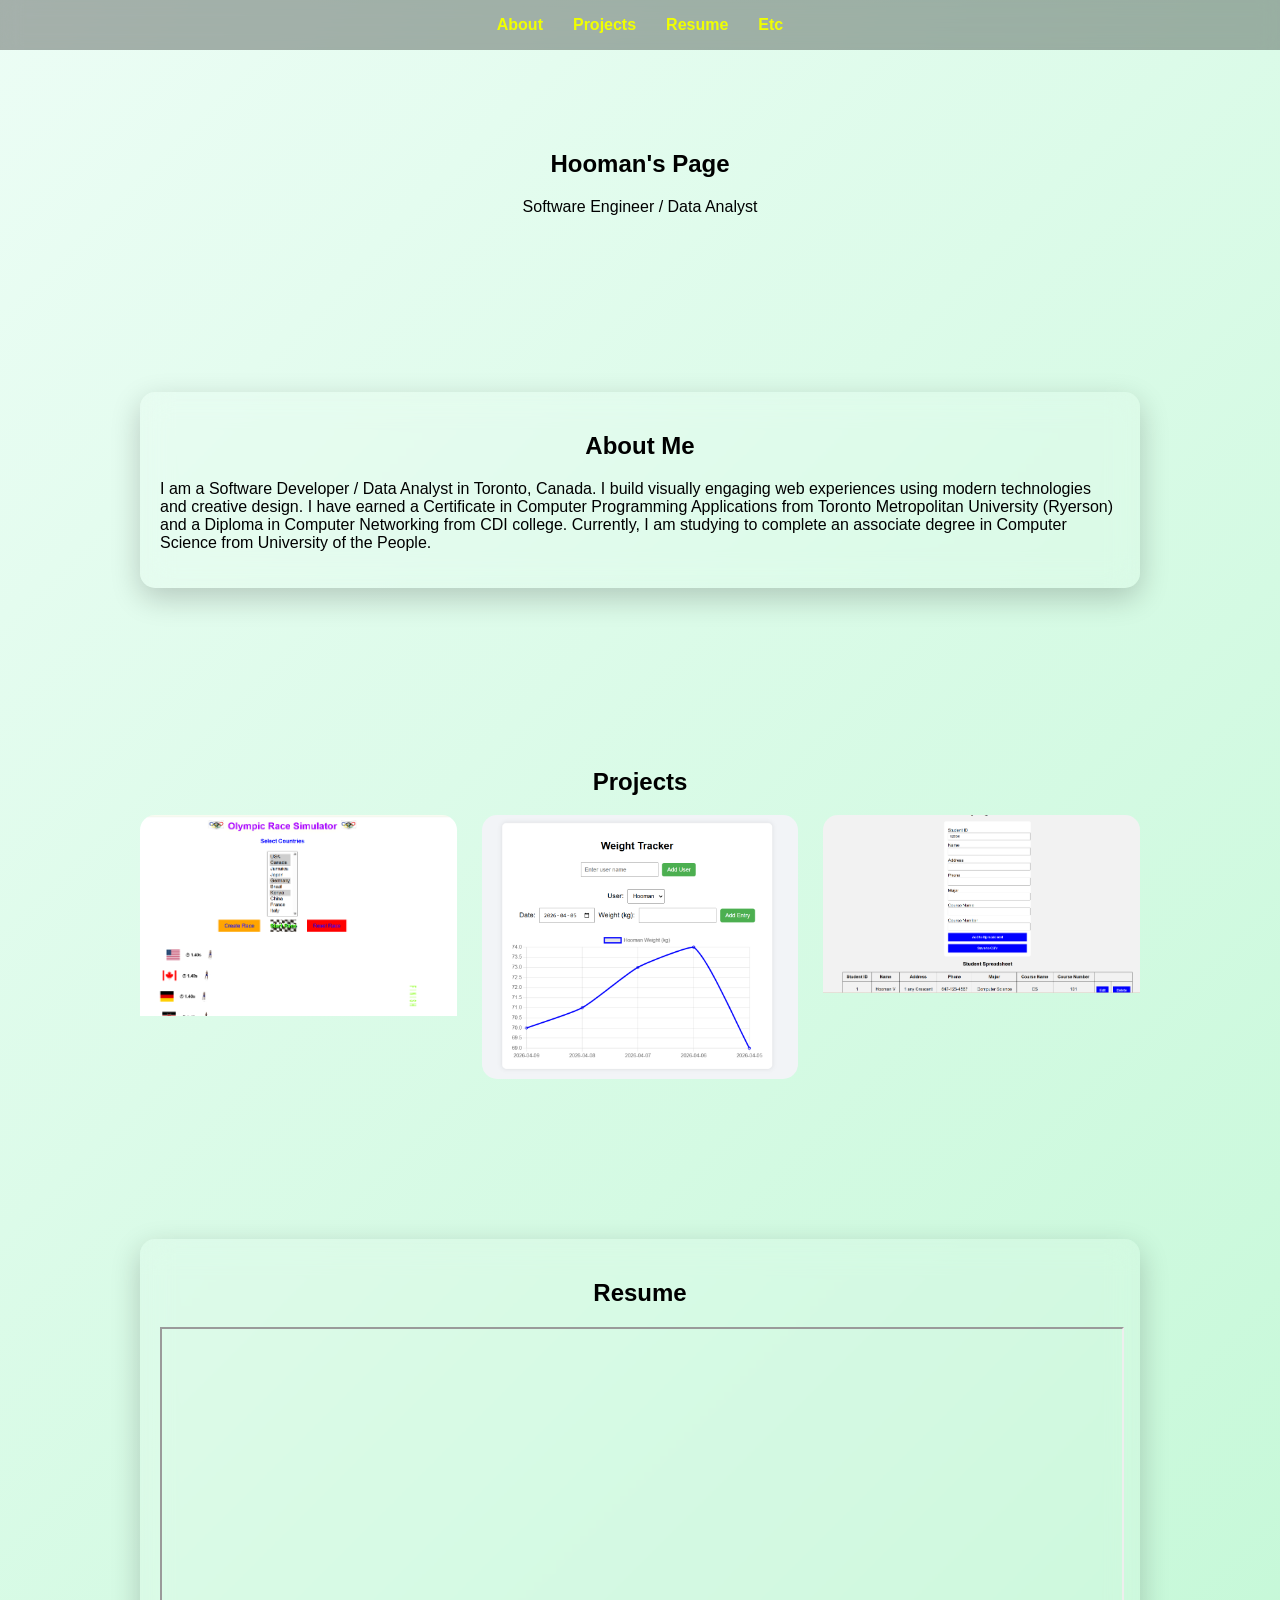
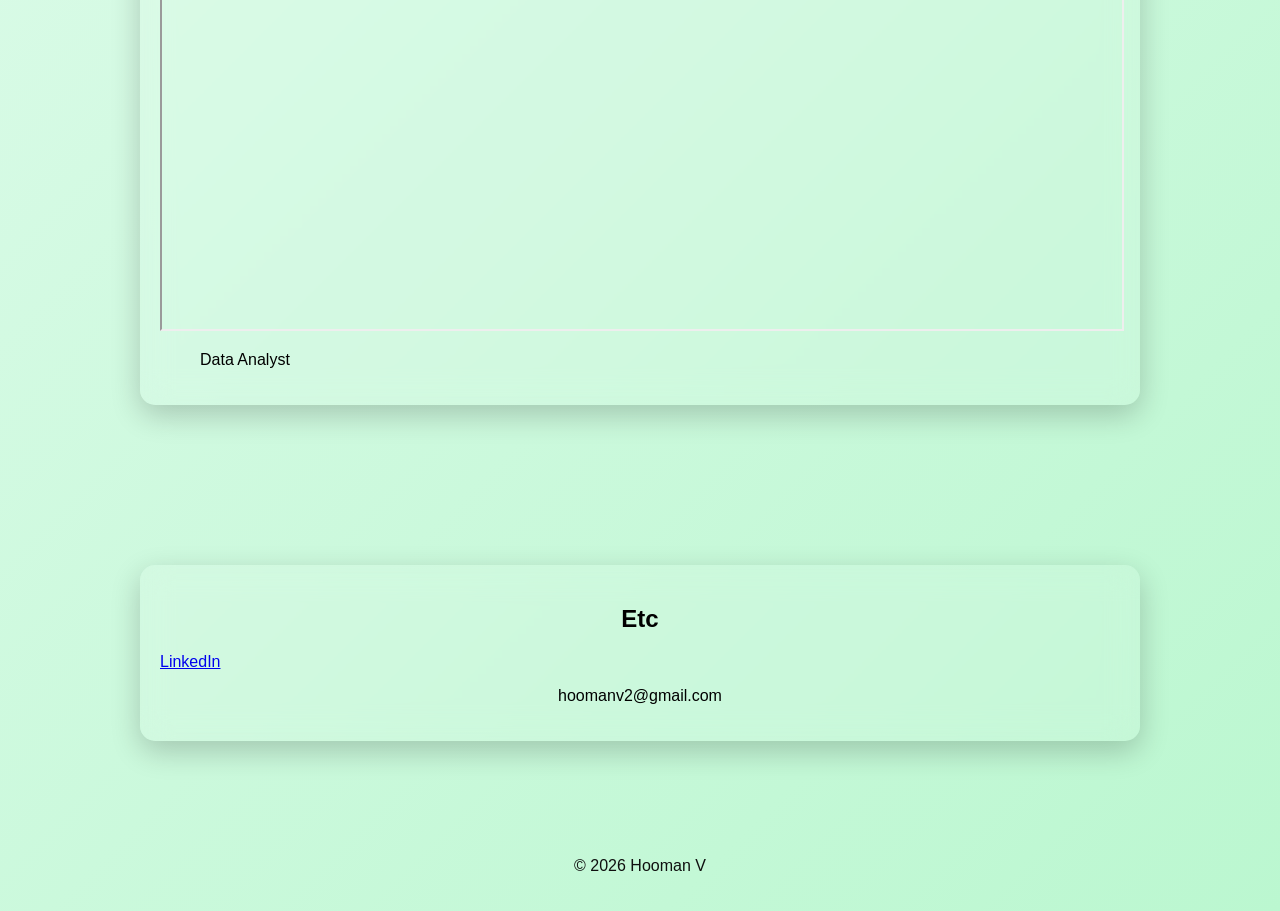
==== index.html @ 0d4d50cc "Remove download button for Data Analyst PDF Removed download button for Data Analyst PDF." ====
<!DOCTYPE html>
<html lang="en">
<head>
  <meta charset="UTF-8">
  <title>Hooman's | Portfolio</title>
  <meta name="viewport" content="width=device-width, initial-scale=1.0">

  <style>
    :root {
      --primary: #22C55E;      /* modern green */
      --secondary: #A3E635;    /* lime accent */
      --accent: #06B6D4;       /* cyan pop */
      --bg: linear-gradient(135deg, #ECFDF5, #BBF7D0);
    }
    body {
      margin: 0;
      font-family: 'Segoe UI', sans-serif;
      background: var(--bg);
      color: #FFFFF;
      scroll-behavior: smooth;
    }

    header {
      backdrop-filter: blur(10px);
      background: rgba(0,0,0,0.3);
      padding: 1rem;
      position: sticky;
      top: 0;
    }

    nav {
      display: flex;
      justify-content: center;
      gap: 30px;
    }

    nav a {
      color: #F0FF00;
      text-decoration: none;
      font-weight: bold;
      transition: 0.3s;
    }

    nav a:hover {
      color: var(--secondary);
    }

    section {
      padding: 80px 20px;
      max-width: 1000px;
      margin: auto;
      opacity: 0;
      transform: translateY(40px);
      transition: 0.8s ease;
    }

    section.show {
      opacity: 1;
      transform: translateY(0);
    }

    h1, h2 {
      text-align: center;
    }

    /* GLASS CARD */
    .glass {
      background: rgba(255,255,255,0.1);
      backdrop-filter: blur(15px);
      border-radius: 15px;
      padding: 20px;
      box-shadow: 0 10px 30px rgba(0,0,0,0.2);
    }

    /* PROJECT GRID */
    .projects {
      display: grid;
      grid-template-columns: repeat(auto-fit, minmax(280px, 1fr));
      gap: 25px;
    }

    .project-card {
      position: relative;
      border-radius: 15px;
      overflow: hidden;
      transition: 0.4s;
    }

    .project-card img {
      width: 100%;
      display: block;
    }

    .project-card:hover {
      transform: translateY(-10px) scale(1.03);
      box-shadow: 0 20px 40px rgba(0,0,0,0.4);
    }

    .project-overlay {
      position: absolute;
      inset: 0;
      background: linear-gradient(
        135deg,
        rgba(108,99,255,0.8),
        rgba(255,101,132,0.8)
      );
      display: flex;
      flex-direction: column;
      justify-content: center;
      align-items: center;
      opacity: 0;
      transition: 0.4s;
      text-align: center;
      padding: 20px;
    }

    .project-card:hover .project-overlay {
      opacity: 1;
    }

    .btn {
      margin-top: 10px;
      padding: 10px 20px;
      border: none;
      background: var(--accent);
      color: #000;
      border-radius: 25px;
      cursor: pointer;
      font-weight: bold;
      transition: 0.3s;
    }

    .btn:hover {
      background: #00f5d4;
      transform: scale(1.1);
    }

    footer {
      text-align: center;
      padding: 20px;
      color: #0F0F0F;
    }
  </style>
</head>
<body>

<header>
  <nav>
    <a href="#about">About</a>
    <a href="#projects">Projects</a>
    <a href="#resume">Resume</a>
    <a href="#etc">Etc</a>
  </nav>
</header>

<section id="home" class="reveal">
  <h1>Hooman's Page</h1>
  <p style="text-align:center;">Software Engineer / Data Analyst</p>
</section>

<section id="about" class="reveal">
  <div class="glass">
    <h2>About Me</h2>
    <p>
      I am a Software Developer / Data Analyst in Toronto, Canada.
      I build visually engaging web experiences using modern technologies and creative design.
      I have earned a Certificate in Computer Programming Applications from Toronto Metropolitan University (Ryerson) and a Diploma in Computer 
      Networking from CDI college. Currently, I am studying to complete an associate degree in Computer Science from University of the People.
    </p>
  </div>
</section>

<section id="projects" class="reveal">
  <h2>Projects</h2>

  <div class="projects">

    <div class="project-card">
      <img src="project1.png">
      <div class="project-overlay">
        <h3>Olympic Race Simulator</h3>
        <p>A stopwatch used to time an Olympic-style simulation, ranking participants based on their recorded time, using HTML/CSS and JavaScript.</p>
        <button class="btn"><a href="https://github.com/hoomanxo/Olympic-Race-Simulator">Code</a></button>
      </div>
    </div>
    

    <div class="project-card">
      <img src="project2.png">
      <div class="project-overlay">
        <h3>Weight Tracker</h3>
        <p>An app that records user's weight and graphs the progress.</p>
        <button class="btn"><a href="https://github.com/hoomanxo/Weight-Tracker">Code</a></button>
      </div>
    </div>

    <div class="project-card">
      <img src="project3.png">
      <div class="project-overlay">
        <h3>Registration System</h3>
        <p>An app for Student Registration</p>
        <button class="btn"><a href="https://github.com/hoomanxo/Registration-System">Code</a></button>
      </div>
    </div>

  </div>
</section>

<section id="resume" class="reveal">
  <div class="glass">
    <h2>Resume</h2>
    <iframe src="HoomanVahdat_SoftwareEngineer.pdf" width="100%" height="600px"></iframe>
     <ul>
      Data Analyst
    </ul>
  </div>
</section>

<section id="etc" class="reveal">
  <div class="glass">
    <h2>Etc</h2>
    <a href="https://ca.linkedin.com/in/hoomanvahdat">LinkedIn</a>
    <p style="text-align:center;">hoomanv2@gmail.com</p>
  </div>
</section>

<footer>
  <p>© 2026 Hooman V</p>
</footer>

<script>
  const reveals = document.querySelectorAll(".reveal");

  function revealOnScroll() {
    const windowHeight = window.innerHeight;

    reveals.forEach(section => {
      const sectionTop = section.getBoundingClientRect().top;

      if (sectionTop < windowHeight - 100) {
        section.classList.add("show");
      }
    });
  }

  window.addEventListener("scroll", revealOnScroll);
  revealOnScroll();
</script>

</body>
</html>
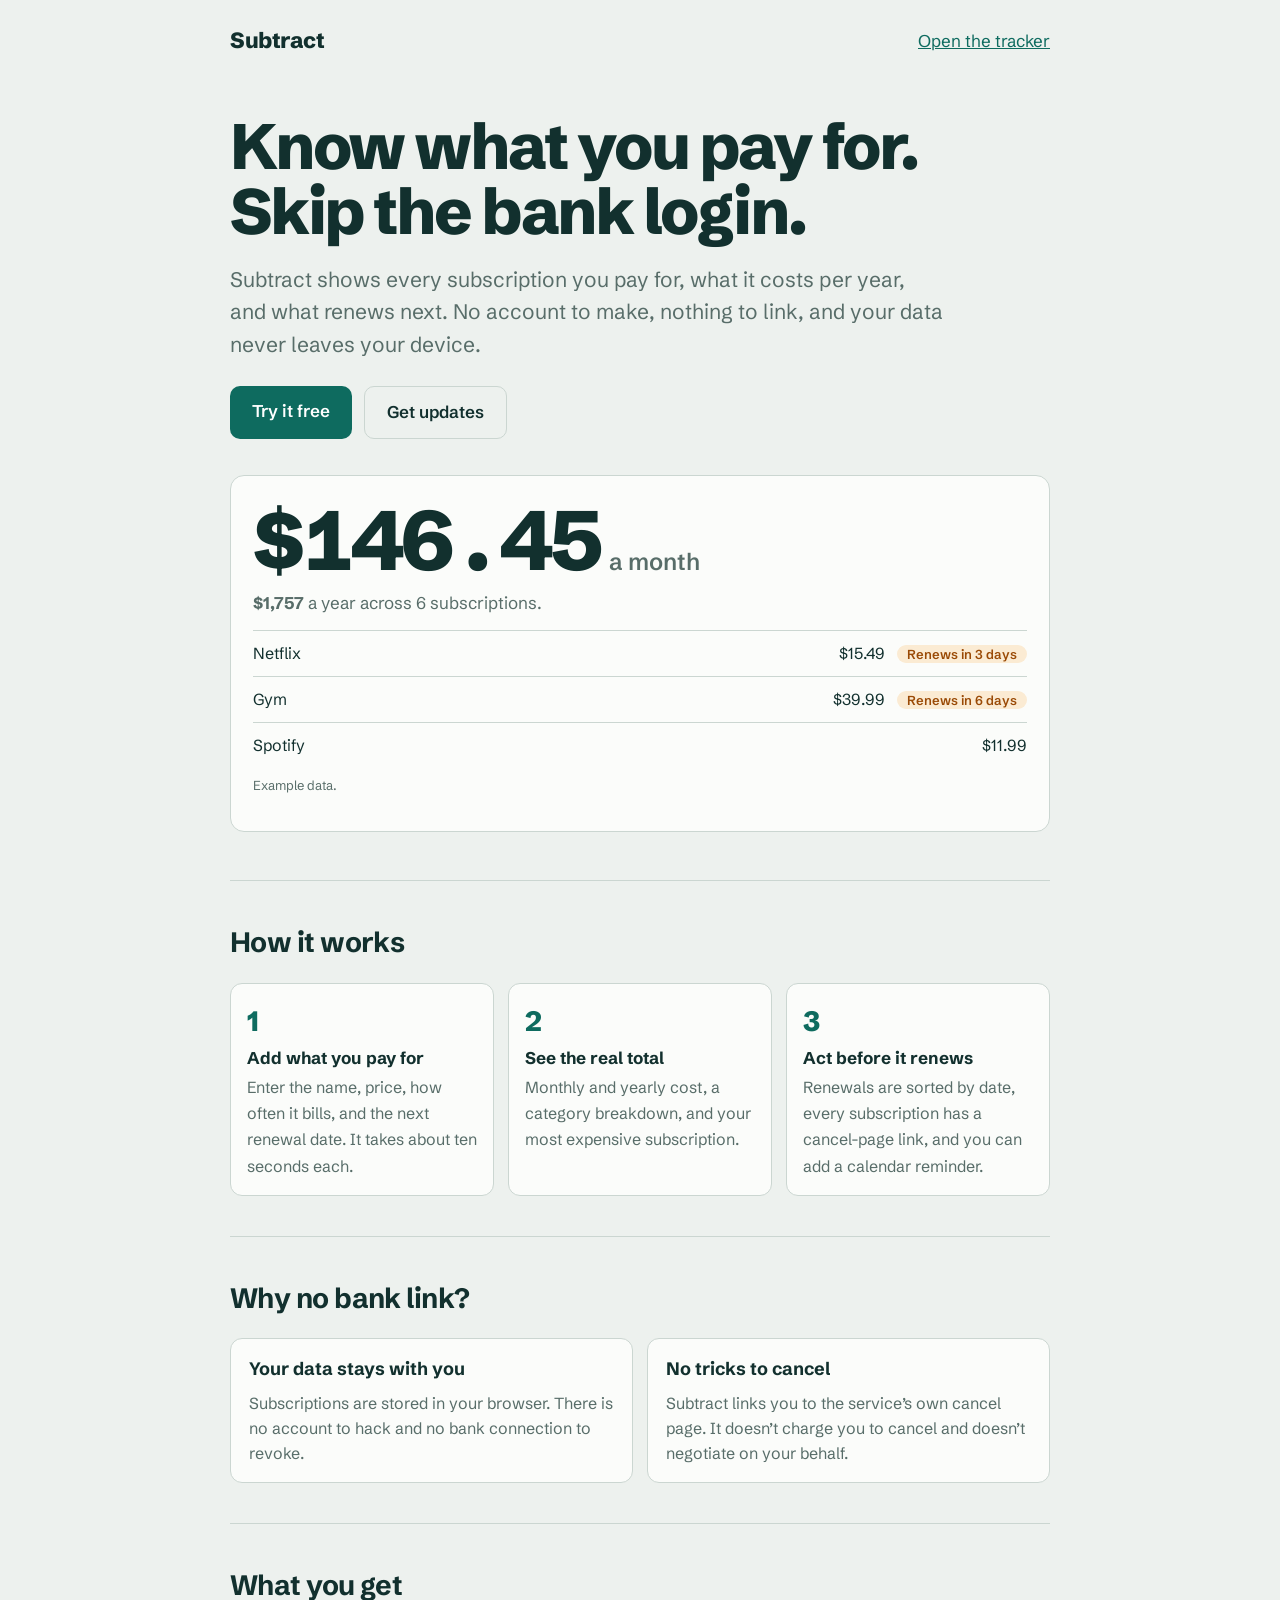
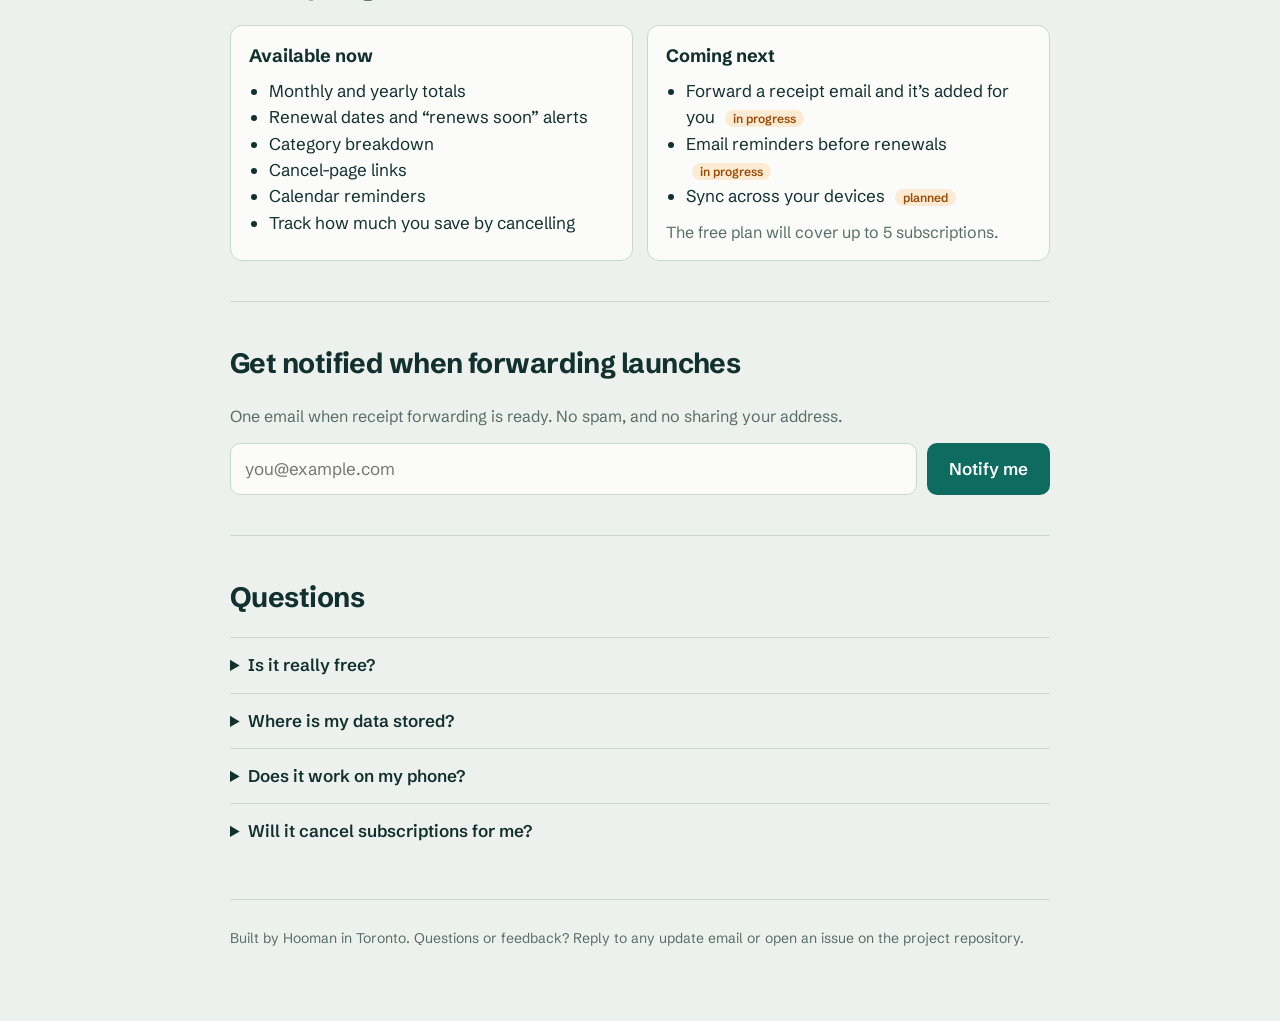
==== commit 5c1247ad: "Add files via upload" ====
--- a/index.html
+++ b/index.html
@@ -1,255 +1,129 @@
-<!DOCTYPE html>
+<!doctype html>
 <html lang="en">
 <head>
-  <meta charset="UTF-8">
-  <title>Hooman's | Portfolio</title>
-  <meta name="viewport" content="width=device-width, initial-scale=1.0">
-
-  <style>
-    :root {
-      --primary: #22C55E;      /* modern green */
-      --secondary: #A3E635;    /* lime accent */
-      --accent: #06B6D4;       /* cyan pop */
-      --bg: linear-gradient(135deg, #ECFDF5, #BBF7D0);
-    }
-    body {
-      margin: 0;
-      font-family: 'Segoe UI', sans-serif;
-      background: var(--bg);
-      color: #FFFFF;
-      scroll-behavior: smooth;
-    }
-
-    header {
-      backdrop-filter: blur(10px);
-      background: rgba(0,0,0,0.3);
-      padding: 1rem;
-      position: sticky;
-      top: 0;
-    }
-
-    nav {
-      display: flex;
-      justify-content: center;
-      gap: 30px;
-    }
-
-    nav a {
-      color: #F0FF00;
-      text-decoration: none;
-      font-weight: bold;
-      transition: 0.3s;
-    }
-
-    nav a:hover {
-      color: var(--secondary);
-    }
-
-    section {
-      padding: 80px 20px;
-      max-width: 1000px;
-      margin: auto;
-      opacity: 0;
-      transform: translateY(40px);
-      transition: 0.8s ease;
-    }
-
-    section.show {
-      opacity: 1;
-      transform: translateY(0);
-    }
-
-    h1, h2 {
-      text-align: center;
-    }
-
-    /* GLASS CARD */
-    .glass {
-      background: rgba(255,255,255,0.1);
-      backdrop-filter: blur(15px);
-      border-radius: 15px;
-      padding: 20px;
-      box-shadow: 0 10px 30px rgba(0,0,0,0.2);
-    }
-
-    /* PROJECT GRID */
-    .projects {
-      display: grid;
-      grid-template-columns: repeat(auto-fit, minmax(280px, 1fr));
-      gap: 25px;
-    }
-
-    .project-card {
-      position: relative;
-      border-radius: 15px;
-      overflow: hidden;
-      transition: 0.4s;
-    }
-
-    .project-card img {
-      width: 100%;
-      display: block;
-    }
-
-    .project-card:hover {
-      transform: translateY(-10px) scale(1.03);
-      box-shadow: 0 20px 40px rgba(0,0,0,0.4);
-    }
-
-    .project-overlay {
-      position: absolute;
-      inset: 0;
-      background: linear-gradient(
-        135deg,
-        rgba(108,99,255,0.8),
-        rgba(255,101,132,0.8)
-      );
-      display: flex;
-      flex-direction: column;
-      justify-content: center;
-      align-items: center;
-      opacity: 0;
-      transition: 0.4s;
-      text-align: center;
-      padding: 20px;
-    }
-
-    .project-card:hover .project-overlay {
-      opacity: 1;
-    }
-
-    .btn {
-      margin-top: 10px;
-      padding: 10px 20px;
-      border: none;
-      background: var(--accent);
-      color: #000;
-      border-radius: 25px;
-      cursor: pointer;
-      font-weight: bold;
-      transition: 0.3s;
-    }
-
-    .btn:hover {
-      background: #00f5d4;
-      transform: scale(1.1);
-    }
-
-    footer {
-      text-align: center;
-      padding: 20px;
-      color: #0F0F0F;
-    }
-  </style>
+<meta charset="utf-8">
+<meta name="viewport" content="width=device-width, initial-scale=1">
+<title>Subtract: track subscriptions without linking your bank</title>
+<meta name="description" content="Know what you pay for and what renews next. No bank login, no account. Your data stays on your device.">
+<meta property="og:title" content="Subtract: track subscriptions without linking your bank">
+<meta property="og:description" content="Know what you pay for and what renews next. No bank login, no account.">
+<meta property="og:type" content="website">
+<link href="https://fonts.googleapis.com/css2?family=Schibsted+Grotesk:wght@400;600;800&display=swap" rel="stylesheet">
+<style>
+:root{--bg:#EDF1EE;--surface:#FBFCFA;--ink:#12302E;--muted:#586D69;--line:#CBD6D1;--accent:#0E6B5F;--on-accent:#FFFFFF;--warn:#9A4A06;--warn-bg:#FBEBD3;color-scheme:light}
+@media (prefers-color-scheme:dark){:root{--bg:#0D1B1A;--surface:#142726;--ink:#E4EFEA;--muted:#8FA8A2;--line:#274241;--accent:#4FD1B5;--on-accent:#06201C;--warn:#F5B94A;--warn-bg:#3A2B0E;color-scheme:dark}}
+*{box-sizing:border-box}
+body{margin:0;background:var(--bg);color:var(--ink);font:400 17px/1.55 "Schibsted Grotesk",system-ui,-apple-system,"Segoe UI",sans-serif}
+.wrap{max-width:860px;margin:0 auto;padding:24px 20px}
+nav{display:flex;justify-content:space-between;align-items:center}
+.brand{font-weight:800;font-size:22px;letter-spacing:-.02em}
+a{color:var(--accent)}
+.btn{display:inline-block;background:var(--accent);color:var(--on-accent);font-weight:600;text-decoration:none;padding:12px 22px;border-radius:10px;border:0;font:inherit;font-weight:600;cursor:pointer}
+.btn.alt{background:transparent;color:var(--ink);border:1px solid var(--line)}
+:focus-visible{outline:3px solid var(--accent);outline-offset:2px}
+.hero{padding:56px 0 40px}
+h1{font-size:clamp(36px,7.5vw,64px);line-height:1.02;letter-spacing:-.035em;font-weight:800;margin:0 0 18px;max-width:14em}
+.lede{font-size:clamp(18px,2.6vw,21px);color:var(--muted);max-width:34em;margin:0 0 26px}
+.cta{display:flex;gap:12px;flex-wrap:wrap}
+.preview{margin:36px 0 8px;border:1px solid var(--line);background:var(--surface);border-radius:14px;padding:22px}
+.preview .n{font-weight:800;font-size:clamp(48px,12vw,84px);line-height:1;letter-spacing:-.04em;font-variant-numeric:tabular-nums}
+.preview .n small{font-size:.28em;font-weight:600;color:var(--muted);margin-left:.4em;letter-spacing:0}
+.preview p{color:var(--muted);margin:8px 0 14px}
+.row{display:flex;justify-content:space-between;gap:12px;border-top:1px solid var(--line);padding:10px 0;font-size:16px}
+.badge{border-radius:999px;padding:1px 10px;font-size:13px;font-weight:600;background:var(--warn-bg);color:var(--warn);margin-left:8px}
+.eg{font-size:13px;color:var(--muted);margin:10px 0 0}
+section{padding:40px 0;border-top:1px solid var(--line)}
+h2{font-size:28px;letter-spacing:-.02em;margin:0 0 18px}
+.steps{display:grid;grid-template-columns:repeat(auto-fit,minmax(230px,1fr));gap:14px;margin:0;padding:0;list-style:none;counter-reset:s}
+.steps li{background:var(--surface);border:1px solid var(--line);border-radius:12px;padding:16px;counter-increment:s}
+.steps li::before{content:counter(s);display:block;font-weight:800;font-size:28px;color:var(--accent)}
+.steps b{display:block;margin:2px 0}
+.steps span,.muted{color:var(--muted);font-size:16px}
+.two{display:grid;grid-template-columns:repeat(auto-fit,minmax(260px,1fr));gap:14px}
+.card{background:var(--surface);border:1px solid var(--line);border-radius:12px;padding:16px 18px}
+.card h3{margin:0 0 8px;font-size:18px}
+.card ul{margin:0;padding-left:20px}
+.soon{font-size:12px;font-weight:600;color:var(--warn);background:var(--warn-bg);border-radius:999px;padding:1px 8px;margin-left:6px;white-space:nowrap}
+details{border-top:1px solid var(--line);padding:14px 0}
+summary{cursor:pointer;font-weight:600}
+details p{color:var(--muted);margin:8px 0 0}
+form{display:flex;gap:10px;flex-wrap:wrap;margin-top:14px}
+input[type=email]{flex:1 1 240px;font:inherit;padding:12px 14px;border-radius:10px;border:1px solid var(--line);background:var(--surface);color:var(--ink)}
+footer{padding:28px 0 48px;color:var(--muted);font-size:14px;border-top:1px solid var(--line)}
+</style>
 </head>
 <body>
+<div class="wrap">
+  <nav><div class="brand">Subtract</div><a href="app.html">Open the tracker</a></nav>
 
-<header>
-  <nav>
-    <a href="#about">About</a>
-    <a href="#projects">Projects</a>
-    <a href="#resume">Resume</a>
-    <a href="#etc">Etc</a>
-  </nav>
-</header>
-
-<section id="home" class="reveal">
-  <h1>Hooman's Page</h1>
-  <p style="text-align:center;">Software Engineer / Data Analyst</p>
-</section>
-
-<section id="about" class="reveal">
-  <div class="glass">
-    <h2>About Me</h2>
-    <p>
-      I am a Software Developer / Data Analyst in Toronto, Canada.
-      I build visually engaging web experiences using modern technologies and creative design.
-      I have earned a Certificate in Computer Programming Applications from Toronto Metropolitan University (Ryerson) and a Diploma in Computer 
-      Networking from CDI college. Currently, I am studying to complete an associate degree in Computer Science from University of the People.
-    </p>
-  </div>
-</section>
-
-<section id="projects" class="reveal">
-  <h2>Projects</h2>
-
-  <div class="projects">
-
-    <div class="project-card">
-      <img src="project1.png">
-      <div class="project-overlay">
-        <h3>Olympic Race Simulator</h3>
-        <p>A stopwatch used to time an Olympic-style simulation, ranking participants based on their recorded time, using HTML/CSS and JavaScript.</p>
-        <button class="btn"><a href="https://github.com/hoomanxo/Olympic-Race-Simulator">Code</a></button>
-      </div>
-    </div>
-    
-
-    <div class="project-card">
-      <img src="project2.png">
-      <div class="project-overlay">
-        <h3>Weight Tracker</h3>
-        <p>An app that records user's weight and graphs the progress.</p>
-        <button class="btn"><a href="https://github.com/hoomanxo/Weight-Tracker">Code</a></button>
-      </div>
+  <header class="hero">
+    <h1>Know what you pay for. Skip the bank login.</h1>
+    <p class="lede">Subtract shows every subscription you pay for, what it costs per year, and what renews next. No account to make, nothing to link, and your data never leaves your device.</p>
+    <div class="cta">
+      <a class="btn" href="app.html">Try it free</a>
+      <a class="btn alt" href="#waitlist">Get updates</a>
     </div>
 
-    <div class="project-card">
-      <img src="project3.png">
-      <div class="project-overlay">
-        <h3>Registration System</h3>
-        <p>An app for Student Registration</p>
-        <button class="btn"><a href="https://github.com/hoomanxo/Registration-System">Code</a></button>
-      </div>
+    <div class="preview" aria-label="Example of the dashboard">
+      <div class="n">$146.45<small>a month</small></div>
+      <p><b>$1,757</b> a year across 6 subscriptions.</p>
+      <div class="row"><span>Netflix</span><span>$15.49 <span class="badge">Renews in 3 days</span></span></div>
+      <div class="row"><span>Gym</span><span>$39.99 <span class="badge">Renews in 6 days</span></span></div>
+      <div class="row"><span>Spotify</span><span>$11.99</span></div>
+      <p class="eg">Example data.</p>
     </div>
+  </header>
 
-  </div>
-</section>
+  <section>
+    <h2>How it works</h2>
+    <ol class="steps">
+      <li><b>Add what you pay for</b><span>Enter the name, price, how often it bills, and the next renewal date. It takes about ten seconds each.</span></li>
+      <li><b>See the real total</b><span>Monthly and yearly cost, a category breakdown, and your most expensive subscription.</span></li>
+      <li><b>Act before it renews</b><span>Renewals are sorted by date, every subscription has a cancel-page link, and you can add a calendar reminder.</span></li>
+    </ol>
+  </section>
 
-<section id="resume" class="reveal">
-  <div class="glass">
-    <h2>Resume</h2>
-    <iframe src="HoomanVahdat_SoftwareEngineer.pdf" width="100%" height="600px"></iframe>
-     <ul>
-      Data Analyst
-    </ul>
-  </div>
-</section>
+  <section>
+    <h2>Why no bank link?</h2>
+    <div class="two">
+      <div class="card"><h3>Your data stays with you</h3><p class="muted" style="margin:0">Subscriptions are stored in your browser. There is no account to hack and no bank connection to revoke.</p></div>
+      <div class="card"><h3>No tricks to cancel</h3><p class="muted" style="margin:0">Subtract links you to the service’s own cancel page. It doesn’t charge you to cancel and doesn’t negotiate on your behalf.</p></div>
+    </div>
+  </section>
 
-<section id="etc" class="reveal">
-  <div class="glass">
-    <h2>Etc</h2>
-    <a href="https://ca.linkedin.com/in/hoomanvahdat">LinkedIn</a>
-    <p style="text-align:center;">hoomanv2@gmail.com</p>
-  </div>
-</section>
+  <section>
+    <h2>What you get</h2>
+    <div class="two">
+      <div class="card"><h3>Available now</h3><ul>
+        <li>Monthly and yearly totals</li><li>Renewal dates and “renews soon” alerts</li><li>Category breakdown</li><li>Cancel-page links</li><li>Calendar reminders</li><li>Track how much you save by cancelling</li></ul></div>
+      <div class="card"><h3>Coming next</h3><ul>
+        <li>Forward a receipt email and it’s added for you <span class="soon">in progress</span></li>
+        <li>Email reminders before renewals <span class="soon">in progress</span></li>
+        <li>Sync across your devices <span class="soon">planned</span></li></ul>
+        <p class="muted" style="margin:10px 0 0">The free plan will cover up to 5 subscriptions.</p></div>
+    </div>
+  </section>
 
-<footer>
-  <p>© 2026 Hooman V</p>
-</footer>
+  <section id="waitlist">
+    <h2>Get notified when forwarding launches</h2>
+    <p class="muted" style="margin:0">One email when receipt forwarding is ready. No spam, and no sharing your address.</p>
+    <!-- Replace YOUR_FORM_ID with your Formspree form ID (formspree.io, free tier) -->
+    <form action="https://formspree.io/f/YOUR_FORM_ID" method="POST">
+      <label for="em" style="position:absolute;left:-9999px">Email address</label>
+      <input id="em" type="email" name="email" placeholder="you@example.com" required autocomplete="email">
+      <button class="btn" type="submit">Notify me</button>
+    </form>
+  </section>
 
-<script>
-  const reveals = document.querySelectorAll(".reveal");
+  <section>
+    <h2>Questions</h2>
+    <details><summary>Is it really free?</summary><p>Yes, the tracker is free to use. A paid plan with extras like email reminders and sync is planned, and the free plan will keep covering up to 5 subscriptions.</p></details>
+    <details><summary>Where is my data stored?</summary><p>In your own browser, on your device. Subtract doesn’t receive it. That also means clearing your browser data erases it, so use the backup option in the app.</p></details>
+    <details><summary>Does it work on my phone?</summary><p>Yes. Open the page in your phone’s browser. Add it to your home screen for quick access.</p></details>
+    <details><summary>Will it cancel subscriptions for me?</summary><p>No. It shows you what you pay, reminds you before renewals, and links to each service’s cancel page. You stay in control.</p></details>
+  </section>
 
-  function revealOnScroll() {
-    const windowHeight = window.innerHeight;
-
-    reveals.forEach(section => {
-      const sectionTop = section.getBoundingClientRect().top;
-
-      if (sectionTop < windowHeight - 100) {
-        section.classList.add("show");
-      }
-    });
-  }
-
-  window.addEventListener("scroll", revealOnScroll);
-  revealOnScroll();
-</script>
-
+  <footer>Built by Hooman in Toronto. Questions or feedback? Reply to any update email or open an issue on the project repository.</footer>
+</div>
 </body>
 </html>
-
-   
-
-    
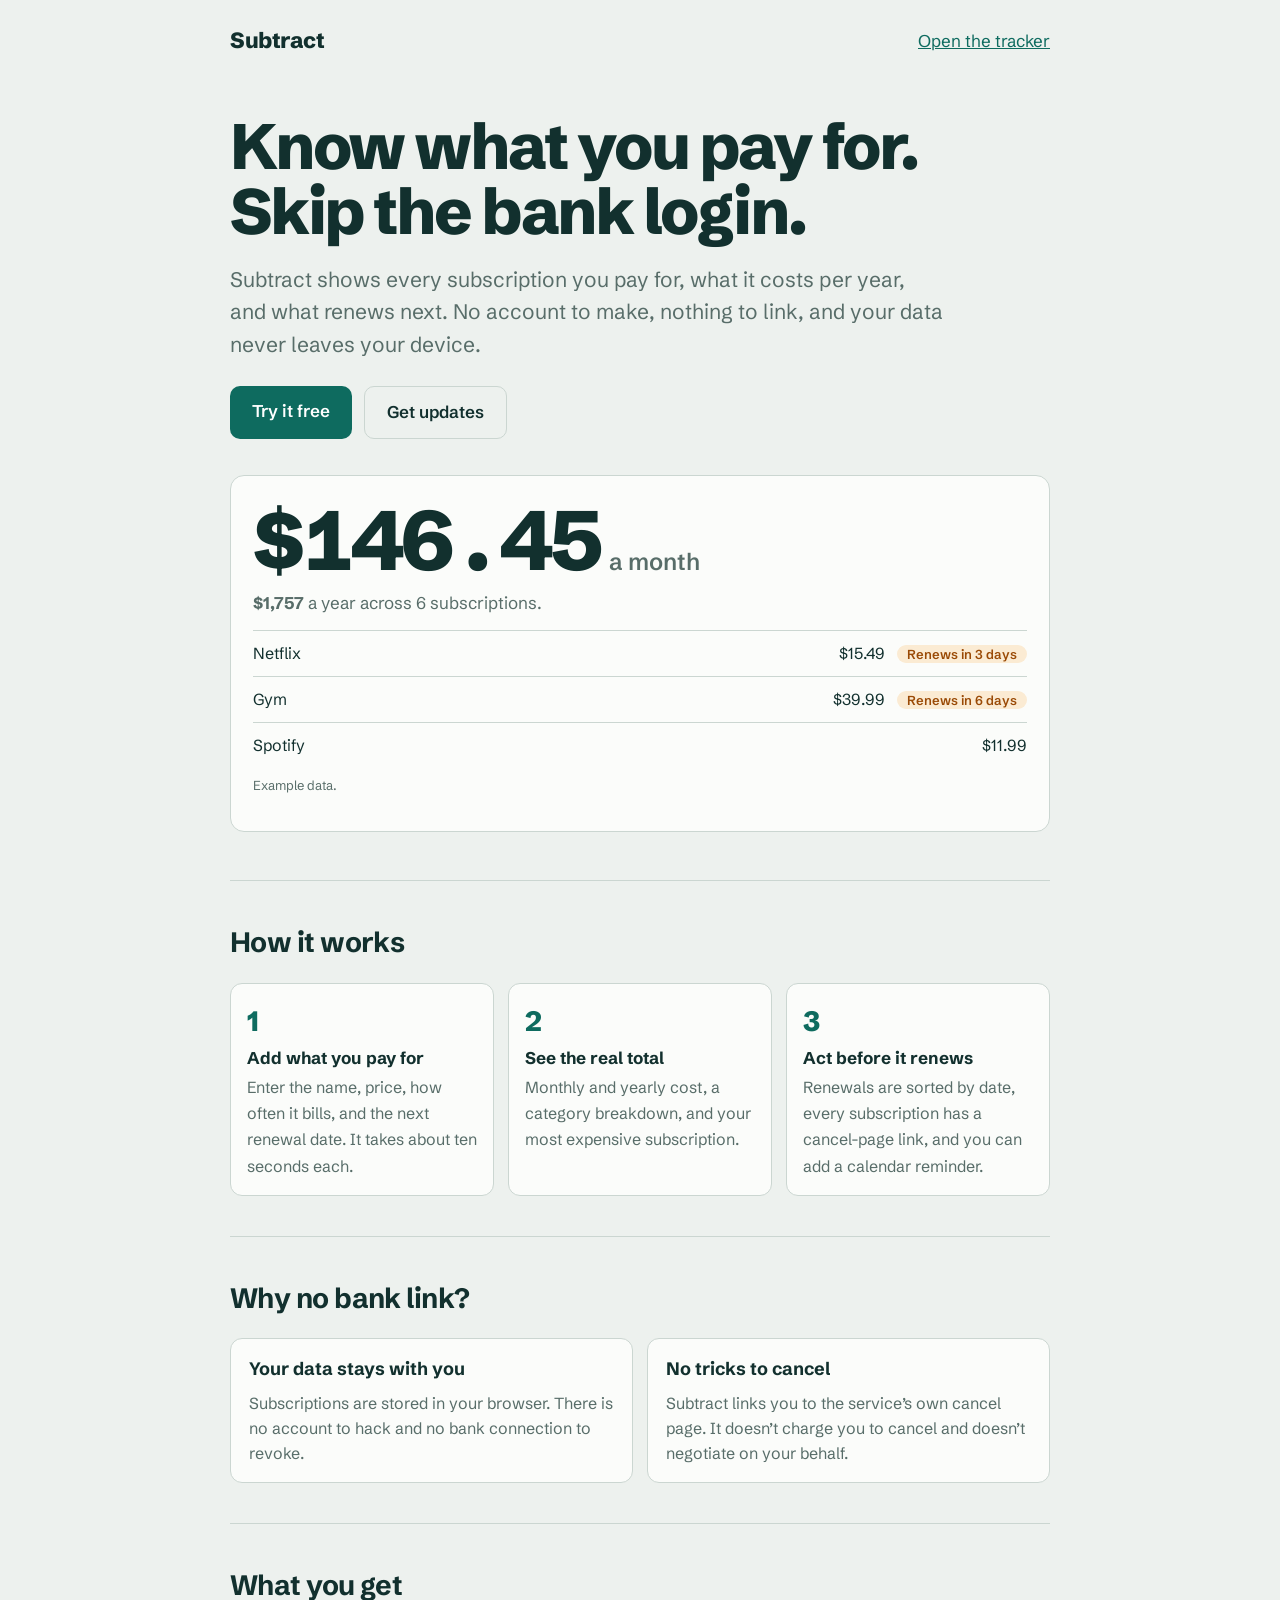
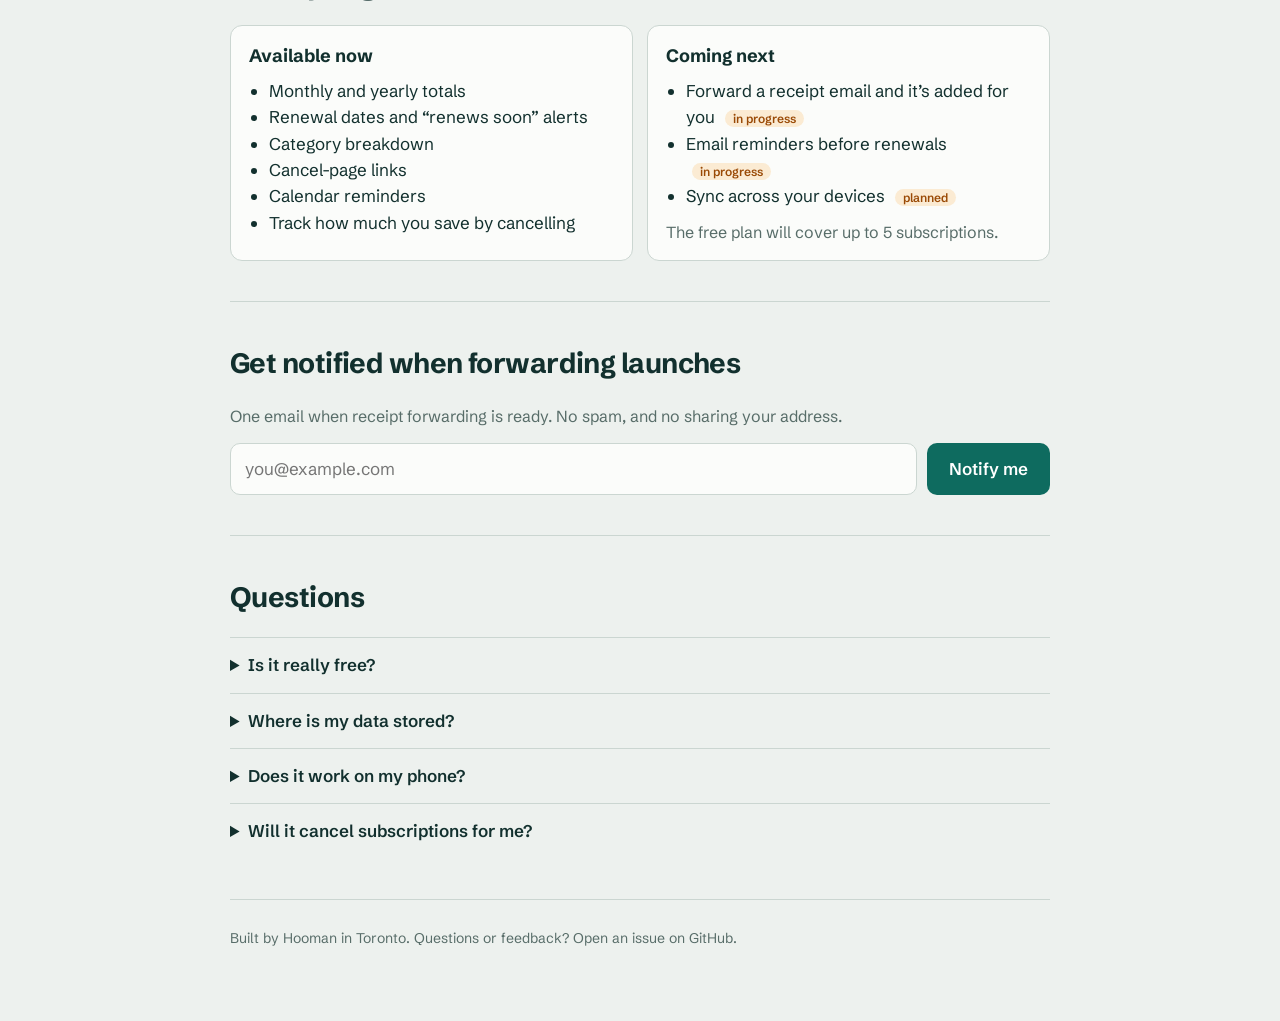
==== commit 2b0b6f89: "Add files via upload" ====
--- a/index.html
+++ b/index.html
@@ -123,7 +123,7 @@
     <details><summary>Will it cancel subscriptions for me?</summary><p>No. It shows you what you pay, reminds you before renewals, and links to each service’s cancel page. You stay in control.</p></details>
   </section>
 
-  <footer>Built by Hooman in Toronto. Questions or feedback? Reply to any update email or open an issue on the project repository.</footer>
+  <footer>Built by Hooman in Toronto. Questions or feedback? Open an issue on GitHub.</footer>
 </div>
 </body>
 </html>
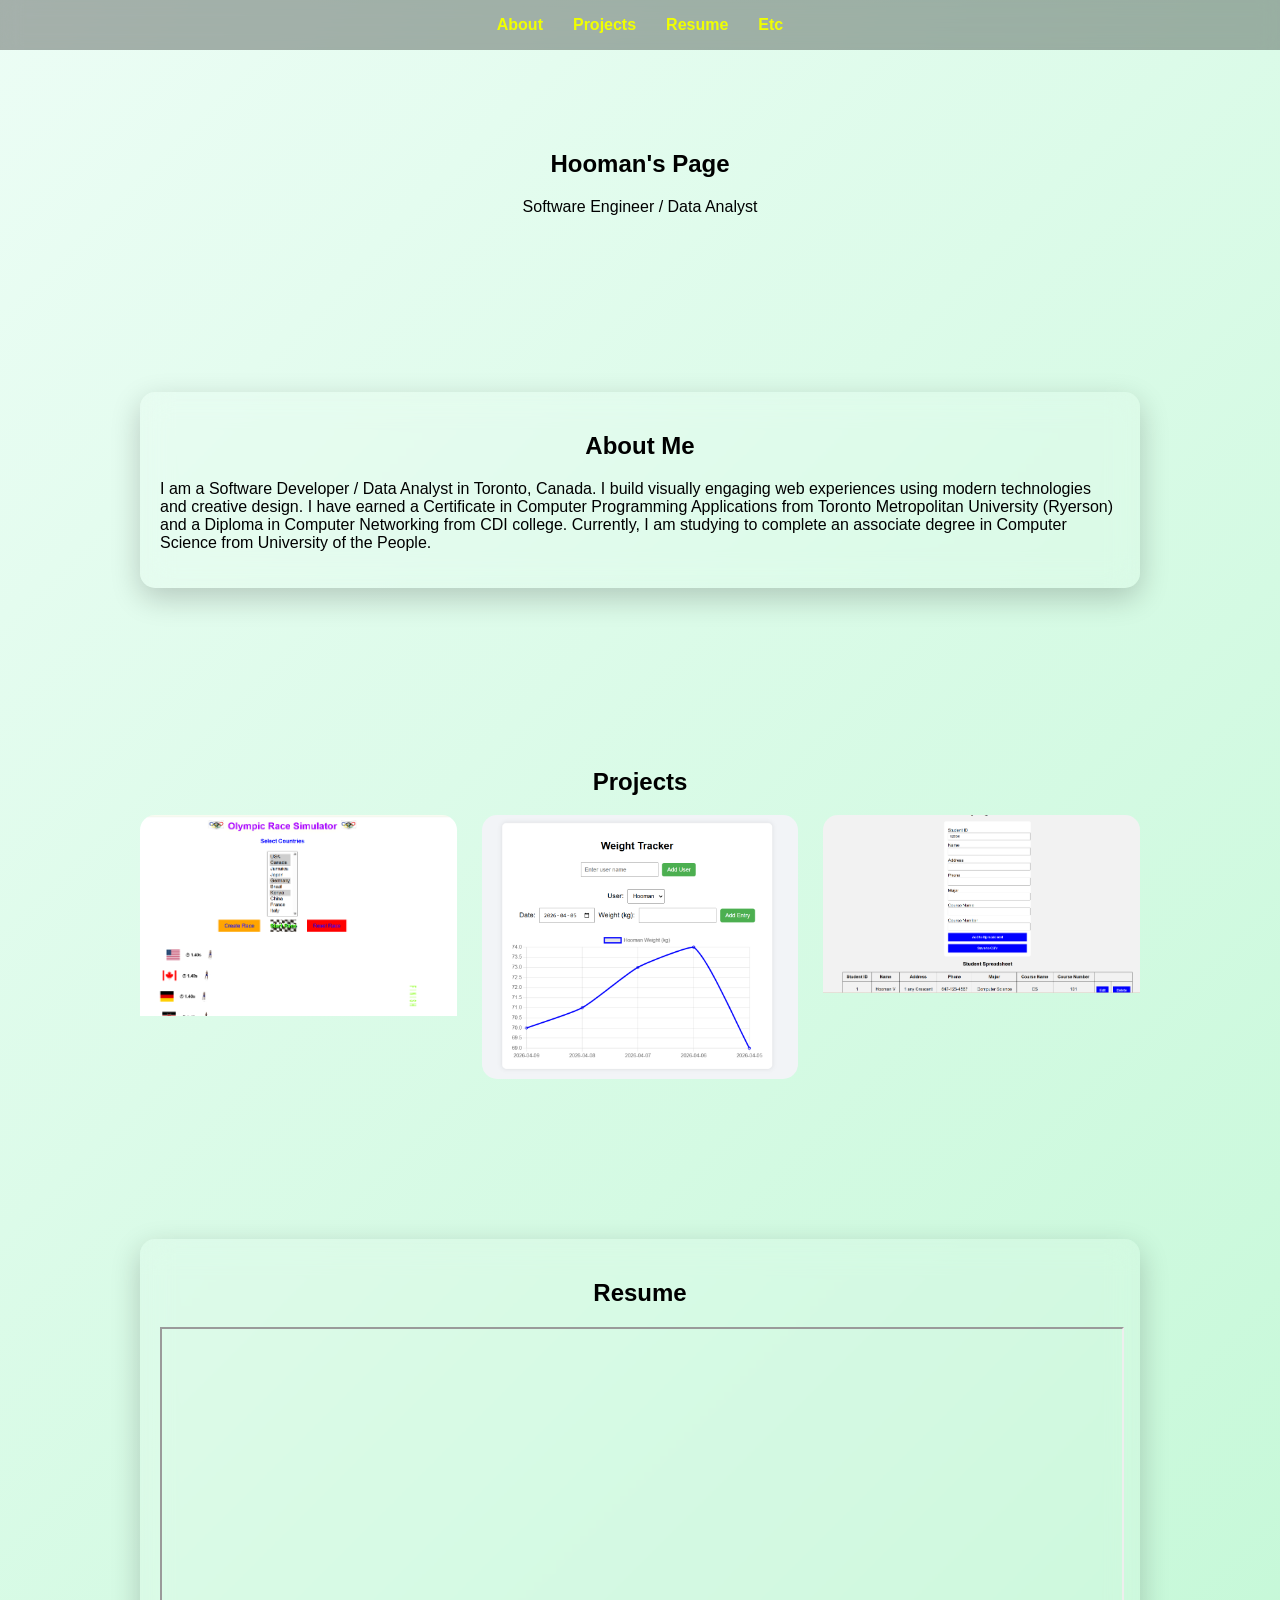
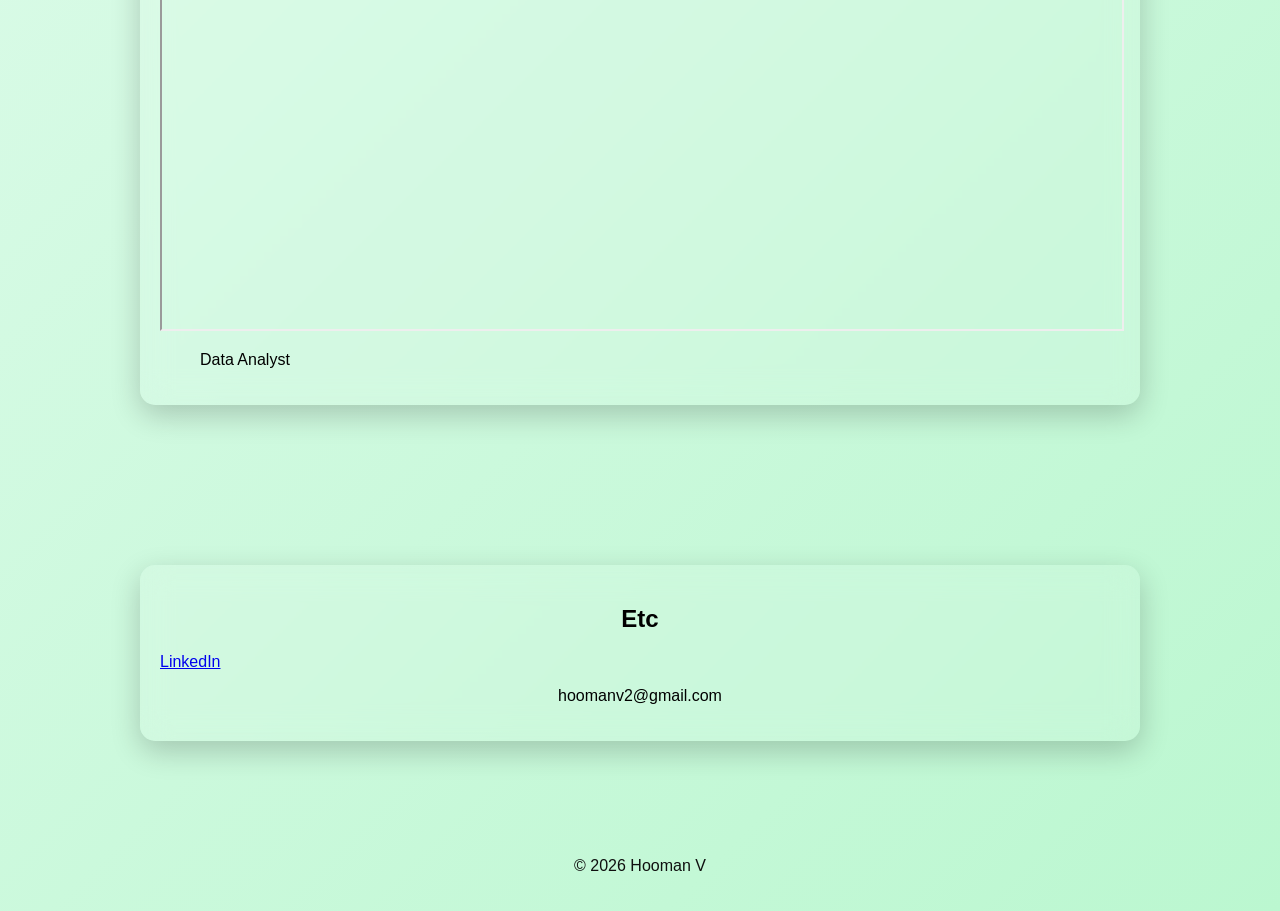
==== commit 8c21178a: "Restore portfolio site" ====
--- a/index.html
+++ b/index.html
@@ -1,129 +1,255 @@
-<!doctype html>
+<!DOCTYPE html>
 <html lang="en">
 <head>
-<meta charset="utf-8">
-<meta name="viewport" content="width=device-width, initial-scale=1">
-<title>Subtract: track subscriptions without linking your bank</title>
-<meta name="description" content="Know what you pay for and what renews next. No bank login, no account. Your data stays on your device.">
-<meta property="og:title" content="Subtract: track subscriptions without linking your bank">
-<meta property="og:description" content="Know what you pay for and what renews next. No bank login, no account.">
-<meta property="og:type" content="website">
-<link href="https://fonts.googleapis.com/css2?family=Schibsted+Grotesk:wght@400;600;800&display=swap" rel="stylesheet">
-<style>
-:root{--bg:#EDF1EE;--surface:#FBFCFA;--ink:#12302E;--muted:#586D69;--line:#CBD6D1;--accent:#0E6B5F;--on-accent:#FFFFFF;--warn:#9A4A06;--warn-bg:#FBEBD3;color-scheme:light}
-@media (prefers-color-scheme:dark){:root{--bg:#0D1B1A;--surface:#142726;--ink:#E4EFEA;--muted:#8FA8A2;--line:#274241;--accent:#4FD1B5;--on-accent:#06201C;--warn:#F5B94A;--warn-bg:#3A2B0E;color-scheme:dark}}
-*{box-sizing:border-box}
-body{margin:0;background:var(--bg);color:var(--ink);font:400 17px/1.55 "Schibsted Grotesk",system-ui,-apple-system,"Segoe UI",sans-serif}
-.wrap{max-width:860px;margin:0 auto;padding:24px 20px}
-nav{display:flex;justify-content:space-between;align-items:center}
-.brand{font-weight:800;font-size:22px;letter-spacing:-.02em}
-a{color:var(--accent)}
-.btn{display:inline-block;background:var(--accent);color:var(--on-accent);font-weight:600;text-decoration:none;padding:12px 22px;border-radius:10px;border:0;font:inherit;font-weight:600;cursor:pointer}
-.btn.alt{background:transparent;color:var(--ink);border:1px solid var(--line)}
-:focus-visible{outline:3px solid var(--accent);outline-offset:2px}
-.hero{padding:56px 0 40px}
-h1{font-size:clamp(36px,7.5vw,64px);line-height:1.02;letter-spacing:-.035em;font-weight:800;margin:0 0 18px;max-width:14em}
-.lede{font-size:clamp(18px,2.6vw,21px);color:var(--muted);max-width:34em;margin:0 0 26px}
-.cta{display:flex;gap:12px;flex-wrap:wrap}
-.preview{margin:36px 0 8px;border:1px solid var(--line);background:var(--surface);border-radius:14px;padding:22px}
-.preview .n{font-weight:800;font-size:clamp(48px,12vw,84px);line-height:1;letter-spacing:-.04em;font-variant-numeric:tabular-nums}
-.preview .n small{font-size:.28em;font-weight:600;color:var(--muted);margin-left:.4em;letter-spacing:0}
-.preview p{color:var(--muted);margin:8px 0 14px}
-.row{display:flex;justify-content:space-between;gap:12px;border-top:1px solid var(--line);padding:10px 0;font-size:16px}
-.badge{border-radius:999px;padding:1px 10px;font-size:13px;font-weight:600;background:var(--warn-bg);color:var(--warn);margin-left:8px}
-.eg{font-size:13px;color:var(--muted);margin:10px 0 0}
-section{padding:40px 0;border-top:1px solid var(--line)}
-h2{font-size:28px;letter-spacing:-.02em;margin:0 0 18px}
-.steps{display:grid;grid-template-columns:repeat(auto-fit,minmax(230px,1fr));gap:14px;margin:0;padding:0;list-style:none;counter-reset:s}
-.steps li{background:var(--surface);border:1px solid var(--line);border-radius:12px;padding:16px;counter-increment:s}
-.steps li::before{content:counter(s);display:block;font-weight:800;font-size:28px;color:var(--accent)}
-.steps b{display:block;margin:2px 0}
-.steps span,.muted{color:var(--muted);font-size:16px}
-.two{display:grid;grid-template-columns:repeat(auto-fit,minmax(260px,1fr));gap:14px}
-.card{background:var(--surface);border:1px solid var(--line);border-radius:12px;padding:16px 18px}
-.card h3{margin:0 0 8px;font-size:18px}
-.card ul{margin:0;padding-left:20px}
-.soon{font-size:12px;font-weight:600;color:var(--warn);background:var(--warn-bg);border-radius:999px;padding:1px 8px;margin-left:6px;white-space:nowrap}
-details{border-top:1px solid var(--line);padding:14px 0}
-summary{cursor:pointer;font-weight:600}
-details p{color:var(--muted);margin:8px 0 0}
-form{display:flex;gap:10px;flex-wrap:wrap;margin-top:14px}
-input[type=email]{flex:1 1 240px;font:inherit;padding:12px 14px;border-radius:10px;border:1px solid var(--line);background:var(--surface);color:var(--ink)}
-footer{padding:28px 0 48px;color:var(--muted);font-size:14px;border-top:1px solid var(--line)}
-</style>
+  <meta charset="UTF-8">
+  <title>Hooman's | Portfolio</title>
+  <meta name="viewport" content="width=device-width, initial-scale=1.0">
+
+  <style>
+    :root {
+      --primary: #22C55E;      /* modern green */
+      --secondary: #A3E635;    /* lime accent */
+      --accent: #06B6D4;       /* cyan pop */
+      --bg: linear-gradient(135deg, #ECFDF5, #BBF7D0);
+    }
+    body {
+      margin: 0;
+      font-family: 'Segoe UI', sans-serif;
+      background: var(--bg);
+      color: #FFFFF;
+      scroll-behavior: smooth;
+    }
+
+    header {
+      backdrop-filter: blur(10px);
+      background: rgba(0,0,0,0.3);
+      padding: 1rem;
+      position: sticky;
+      top: 0;
+    }
+
+    nav {
+      display: flex;
+      justify-content: center;
+      gap: 30px;
+    }
+
+    nav a {
+      color: #F0FF00;
+      text-decoration: none;
+      font-weight: bold;
+      transition: 0.3s;
+    }
+
+    nav a:hover {
+      color: var(--secondary);
+    }
+
+    section {
+      padding: 80px 20px;
+      max-width: 1000px;
+      margin: auto;
+      opacity: 0;
+      transform: translateY(40px);
+      transition: 0.8s ease;
+    }
+
+    section.show {
+      opacity: 1;
+      transform: translateY(0);
+    }
+
+    h1, h2 {
+      text-align: center;
+    }
+
+    /* GLASS CARD */
+    .glass {
+      background: rgba(255,255,255,0.1);
+      backdrop-filter: blur(15px);
+      border-radius: 15px;
+      padding: 20px;
+      box-shadow: 0 10px 30px rgba(0,0,0,0.2);
+    }
+
+    /* PROJECT GRID */
+    .projects {
+      display: grid;
+      grid-template-columns: repeat(auto-fit, minmax(280px, 1fr));
+      gap: 25px;
+    }
+
+    .project-card {
+      position: relative;
+      border-radius: 15px;
+      overflow: hidden;
+      transition: 0.4s;
+    }
+
+    .project-card img {
+      width: 100%;
+      display: block;
+    }
+
+    .project-card:hover {
+      transform: translateY(-10px) scale(1.03);
+      box-shadow: 0 20px 40px rgba(0,0,0,0.4);
+    }
+
+    .project-overlay {
+      position: absolute;
+      inset: 0;
+      background: linear-gradient(
+        135deg,
+        rgba(108,99,255,0.8),
+        rgba(255,101,132,0.8)
+      );
+      display: flex;
+      flex-direction: column;
+      justify-content: center;
+      align-items: center;
+      opacity: 0;
+      transition: 0.4s;
+      text-align: center;
+      padding: 20px;
+    }
+
+    .project-card:hover .project-overlay {
+      opacity: 1;
+    }
+
+    .btn {
+      margin-top: 10px;
+      padding: 10px 20px;
+      border: none;
+      background: var(--accent);
+      color: #000;
+      border-radius: 25px;
+      cursor: pointer;
+      font-weight: bold;
+      transition: 0.3s;
+    }
+
+    .btn:hover {
+      background: #00f5d4;
+      transform: scale(1.1);
+    }
+
+    footer {
+      text-align: center;
+      padding: 20px;
+      color: #0F0F0F;
+    }
+  </style>
 </head>
 <body>
-<div class="wrap">
-  <nav><div class="brand">Subtract</div><a href="app.html">Open the tracker</a></nav>
-
-  <header class="hero">
-    <h1>Know what you pay for. Skip the bank login.</h1>
-    <p class="lede">Subtract shows every subscription you pay for, what it costs per year, and what renews next. No account to make, nothing to link, and your data never leaves your device.</p>
-    <div class="cta">
-      <a class="btn" href="app.html">Try it free</a>
-      <a class="btn alt" href="#waitlist">Get updates</a>
+
+<header>
+  <nav>
+    <a href="#about">About</a>
+    <a href="#projects">Projects</a>
+    <a href="#resume">Resume</a>
+    <a href="#etc">Etc</a>
+  </nav>
+</header>
+
+<section id="home" class="reveal">
+  <h1>Hooman's Page</h1>
+  <p style="text-align:center;">Software Engineer / Data Analyst</p>
+</section>
+
+<section id="about" class="reveal">
+  <div class="glass">
+    <h2>About Me</h2>
+    <p>
+      I am a Software Developer / Data Analyst in Toronto, Canada.
+      I build visually engaging web experiences using modern technologies and creative design.
+      I have earned a Certificate in Computer Programming Applications from Toronto Metropolitan University (Ryerson) and a Diploma in Computer 
+      Networking from CDI college. Currently, I am studying to complete an associate degree in Computer Science from University of the People.
+    </p>
+  </div>
+</section>
+
+<section id="projects" class="reveal">
+  <h2>Projects</h2>
+
+  <div class="projects">
+
+    <div class="project-card">
+      <img src="project1.png">
+      <div class="project-overlay">
+        <h3>Olympic Race Simulator</h3>
+        <p>A stopwatch used to time an Olympic-style simulation, ranking participants based on their recorded time, using HTML/CSS and JavaScript.</p>
+        <button class="btn"><a href="https://github.com/hoomanxo/Olympic-Race-Simulator">Code</a></button>
+      </div>
     </div>
-
-    <div class="preview" aria-label="Example of the dashboard">
-      <div class="n">$146.45<small>a month</small></div>
-      <p><b>$1,757</b> a year across 6 subscriptions.</p>
-      <div class="row"><span>Netflix</span><span>$15.49 <span class="badge">Renews in 3 days</span></span></div>
-      <div class="row"><span>Gym</span><span>$39.99 <span class="badge">Renews in 6 days</span></span></div>
-      <div class="row"><span>Spotify</span><span>$11.99</span></div>
-      <p class="eg">Example data.</p>
+    
+
+    <div class="project-card">
+      <img src="project2.png">
+      <div class="project-overlay">
+        <h3>Weight Tracker</h3>
+        <p>An app that records user's weight and graphs the progress.</p>
+        <button class="btn"><a href="https://github.com/hoomanxo/Weight-Tracker">Code</a></button>
+      </div>
     </div>
-  </header>
-
-  <section>
-    <h2>How it works</h2>
-    <ol class="steps">
-      <li><b>Add what you pay for</b><span>Enter the name, price, how often it bills, and the next renewal date. It takes about ten seconds each.</span></li>
-      <li><b>See the real total</b><span>Monthly and yearly cost, a category breakdown, and your most expensive subscription.</span></li>
-      <li><b>Act before it renews</b><span>Renewals are sorted by date, every subscription has a cancel-page link, and you can add a calendar reminder.</span></li>
-    </ol>
-  </section>
-
-  <section>
-    <h2>Why no bank link?</h2>
-    <div class="two">
-      <div class="card"><h3>Your data stays with you</h3><p class="muted" style="margin:0">Subscriptions are stored in your browser. There is no account to hack and no bank connection to revoke.</p></div>
-      <div class="card"><h3>No tricks to cancel</h3><p class="muted" style="margin:0">Subtract links you to the service’s own cancel page. It doesn’t charge you to cancel and doesn’t negotiate on your behalf.</p></div>
+
+    <div class="project-card">
+      <img src="project3.png">
+      <div class="project-overlay">
+        <h3>Registration System</h3>
+        <p>An app for Student Registration</p>
+        <button class="btn"><a href="https://github.com/hoomanxo/Registration-System">Code</a></button>
+      </div>
     </div>
-  </section>
-
-  <section>
-    <h2>What you get</h2>
-    <div class="two">
-      <div class="card"><h3>Available now</h3><ul>
-        <li>Monthly and yearly totals</li><li>Renewal dates and “renews soon” alerts</li><li>Category breakdown</li><li>Cancel-page links</li><li>Calendar reminders</li><li>Track how much you save by cancelling</li></ul></div>
-      <div class="card"><h3>Coming next</h3><ul>
-        <li>Forward a receipt email and it’s added for you <span class="soon">in progress</span></li>
-        <li>Email reminders before renewals <span class="soon">in progress</span></li>
-        <li>Sync across your devices <span class="soon">planned</span></li></ul>
-        <p class="muted" style="margin:10px 0 0">The free plan will cover up to 5 subscriptions.</p></div>
-    </div>
-  </section>
-
-  <section id="waitlist">
-    <h2>Get notified when forwarding launches</h2>
-    <p class="muted" style="margin:0">One email when receipt forwarding is ready. No spam, and no sharing your address.</p>
-    <!-- Replace YOUR_FORM_ID with your Formspree form ID (formspree.io, free tier) -->
-    <form action="https://formspree.io/f/YOUR_FORM_ID" method="POST">
-      <label for="em" style="position:absolute;left:-9999px">Email address</label>
-      <input id="em" type="email" name="email" placeholder="you@example.com" required autocomplete="email">
-      <button class="btn" type="submit">Notify me</button>
-    </form>
-  </section>
-
-  <section>
-    <h2>Questions</h2>
-    <details><summary>Is it really free?</summary><p>Yes, the tracker is free to use. A paid plan with extras like email reminders and sync is planned, and the free plan will keep covering up to 5 subscriptions.</p></details>
-    <details><summary>Where is my data stored?</summary><p>In your own browser, on your device. Subtract doesn’t receive it. That also means clearing your browser data erases it, so use the backup option in the app.</p></details>
-    <details><summary>Does it work on my phone?</summary><p>Yes. Open the page in your phone’s browser. Add it to your home screen for quick access.</p></details>
-    <details><summary>Will it cancel subscriptions for me?</summary><p>No. It shows you what you pay, reminds you before renewals, and links to each service’s cancel page. You stay in control.</p></details>
-  </section>
-
-  <footer>Built by Hooman in Toronto. Questions or feedback? Open an issue on GitHub.</footer>
-</div>
+
+  </div>
+</section>
+
+<section id="resume" class="reveal">
+  <div class="glass">
+    <h2>Resume</h2>
+    <iframe src="HoomanVahdat_SoftwareEngineer.pdf" width="100%" height="600px"></iframe>
+     <ul>
+      Data Analyst
+    </ul>
+  </div>
+</section>
+
+<section id="etc" class="reveal">
+  <div class="glass">
+    <h2>Etc</h2>
+    <a href="https://ca.linkedin.com/in/hoomanvahdat">LinkedIn</a>
+    <p style="text-align:center;">hoomanv2@gmail.com</p>
+  </div>
+</section>
+
+<footer>
+  <p>© 2026 Hooman V</p>
+</footer>
+
+<script>
+  const reveals = document.querySelectorAll(".reveal");
+
+  function revealOnScroll() {
+    const windowHeight = window.innerHeight;
+
+    reveals.forEach(section => {
+      const sectionTop = section.getBoundingClientRect().top;
+
+      if (sectionTop < windowHeight - 100) {
+        section.classList.add("show");
+      }
+    });
+  }
+
+  window.addEventListener("scroll", revealOnScroll);
+  revealOnScroll();
+</script>
+
 </body>
 </html>
+
+   
+
+    
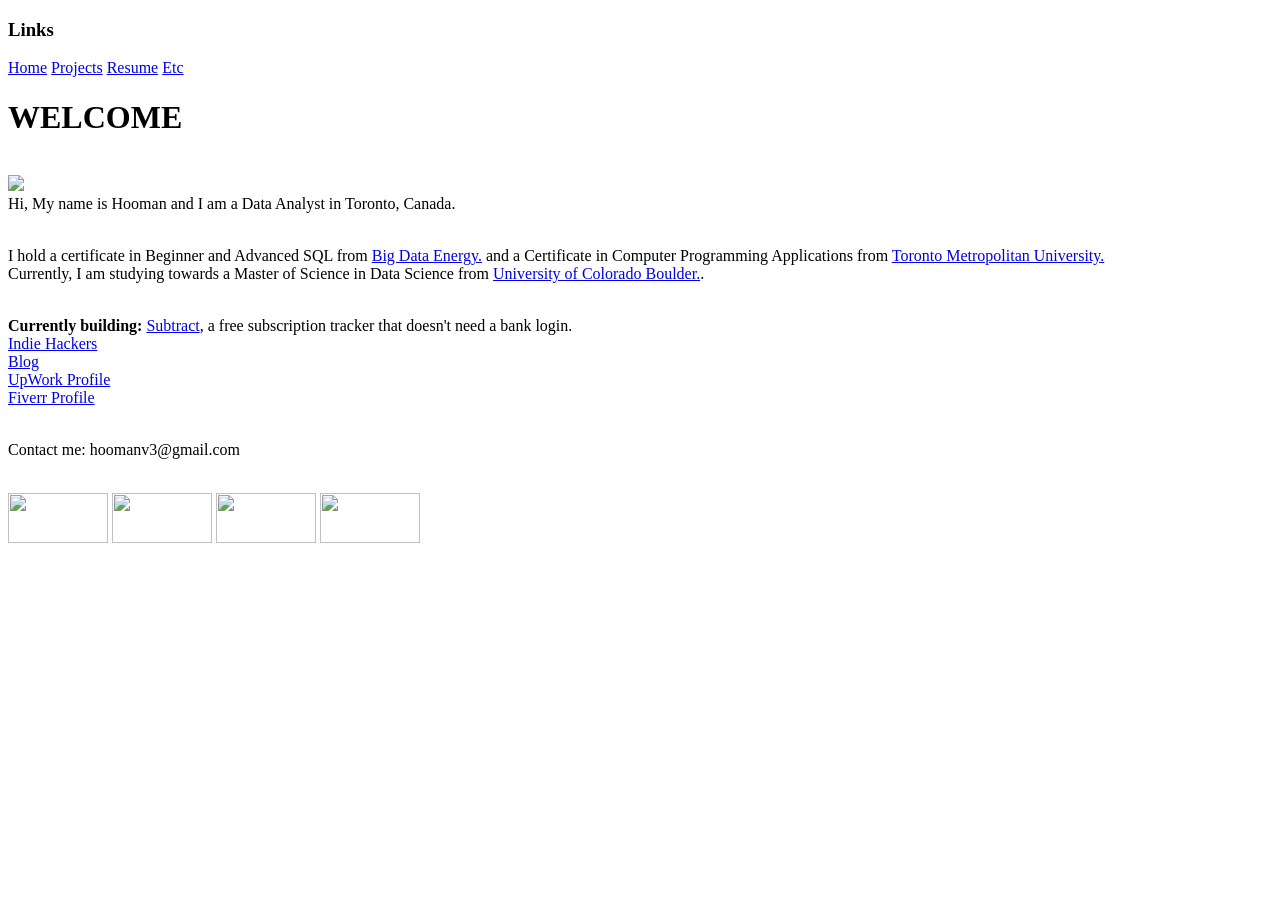
==== commit 6b2d1c65: "Update index.html" ====
--- a/index.html
+++ b/index.html
@@ -1,255 +1,69 @@
 <!DOCTYPE html>
-<html lang="en">
+<html>
 <head>
-  <meta charset="UTF-8">
-  <title>Hooman's | Portfolio</title>
-  <meta name="viewport" content="width=device-width, initial-scale=1.0">
+    <title>Hooman's Page</title>
+    <link rel="stylesheet" href="mainstyle.css">
+</head>
 
-  <style>
-    :root {
-      --primary: #22C55E;      /* modern green */
-      --secondary: #A3E635;    /* lime accent */
-      --accent: #06B6D4;       /* cyan pop */
-      --bg: linear-gradient(135deg, #ECFDF5, #BBF7D0);
-    }
-    body {
-      margin: 0;
-      font-family: 'Segoe UI', sans-serif;
-      background: var(--bg);
-      color: #FFFFF;
-      scroll-behavior: smooth;
-    }
+<body>
+<div id="wrapper">
 
-    header {
-      backdrop-filter: blur(10px);
-      background: rgba(0,0,0,0.3);
-      padding: 1rem;
-      position: sticky;
-      top: 0;
-    }
-
-    nav {
-      display: flex;
-      justify-content: center;
-      gap: 30px;
-    }
-
-    nav a {
-      color: #F0FF00;
-      text-decoration: none;
-      font-weight: bold;
-      transition: 0.3s;
-    }
-
-    nav a:hover {
-      color: var(--secondary);
-    }
-
-    section {
-      padding: 80px 20px;
-      max-width: 1000px;
-      margin: auto;
-      opacity: 0;
-      transform: translateY(40px);
-      transition: 0.8s ease;
-    }
-
-    section.show {
-      opacity: 1;
-      transform: translateY(0);
-    }
-
-    h1, h2 {
-      text-align: center;
-    }
-
-    /* GLASS CARD */
-    .glass {
-      background: rgba(255,255,255,0.1);
-      backdrop-filter: blur(15px);
-      border-radius: 15px;
-      padding: 20px;
-      box-shadow: 0 10px 30px rgba(0,0,0,0.2);
-    }
-
-    /* PROJECT GRID */
-    .projects {
-      display: grid;
-      grid-template-columns: repeat(auto-fit, minmax(280px, 1fr));
-      gap: 25px;
-    }
-
-    .project-card {
-      position: relative;
-      border-radius: 15px;
-      overflow: hidden;
-      transition: 0.4s;
-    }
-
-    .project-card img {
-      width: 100%;
-      display: block;
-    }
-
-    .project-card:hover {
-      transform: translateY(-10px) scale(1.03);
-      box-shadow: 0 20px 40px rgba(0,0,0,0.4);
-    }
-
-    .project-overlay {
-      position: absolute;
-      inset: 0;
-      background: linear-gradient(
-        135deg,
-        rgba(108,99,255,0.8),
-        rgba(255,101,132,0.8)
-      );
-      display: flex;
-      flex-direction: column;
-      justify-content: center;
-      align-items: center;
-      opacity: 0;
-      transition: 0.4s;
-      text-align: center;
-      padding: 20px;
-    }
-
-    .project-card:hover .project-overlay {
-      opacity: 1;
-    }
-
-    .btn {
-      margin-top: 10px;
-      padding: 10px 20px;
-      border: none;
-      background: var(--accent);
-      color: #000;
-      border-radius: 25px;
-      cursor: pointer;
-      font-weight: bold;
-      transition: 0.3s;
-    }
-
-    .btn:hover {
-      background: #00f5d4;
-      transform: scale(1.1);
-    }
-
-    footer {
-      text-align: center;
-      padding: 20px;
-      color: #0F0F0F;
-    }
-  </style>
-</head>
-<body>
-
-<header>
-  <nav>
-    <a href="#about">About</a>
-    <a href="#projects">Projects</a>
-    <a href="#resume">Resume</a>
-    <a href="#etc">Etc</a>
-  </nav>
-</header>
-
-<section id="home" class="reveal">
-  <h1>Hooman's Page</h1>
-  <p style="text-align:center;">Software Engineer / Data Analyst</p>
-</section>
-
-<section id="about" class="reveal">
-  <div class="glass">
-    <h2>About Me</h2>
-    <p>
-      I am a Software Developer / Data Analyst in Toronto, Canada.
-      I build visually engaging web experiences using modern technologies and creative design.
-      I have earned a Certificate in Computer Programming Applications from Toronto Metropolitan University (Ryerson) and a Diploma in Computer 
-      Networking from CDI college. Currently, I am studying to complete an associate degree in Computer Science from University of the People.
-    </p>
-  </div>
-</section>
-
-<section id="projects" class="reveal">
-  <h2>Projects</h2>
-
-  <div class="projects">
-
-    <div class="project-card">
-      <img src="project1.png">
-      <div class="project-overlay">
-        <h3>Olympic Race Simulator</h3>
-        <p>A stopwatch used to time an Olympic-style simulation, ranking participants based on their recorded time, using HTML/CSS and JavaScript.</p>
-        <button class="btn"><a href="https://github.com/hoomanxo/Olympic-Race-Simulator">Code</a></button>
-      </div>
-    </div>
-    
-
-    <div class="project-card">
-      <img src="project2.png">
-      <div class="project-overlay">
-        <h3>Weight Tracker</h3>
-        <p>An app that records user's weight and graphs the progress.</p>
-        <button class="btn"><a href="https://github.com/hoomanxo/Weight-Tracker">Code</a></button>
-      </div>
+    <div id="leftcolumn">
+        <h3>Links</h3>
+        <a href="index.html">Home</a>
+        <a href="projects.html">Projects</a>
+        <a href="resume.html">Resume</a>
+        <a href="etc.html">Etc</a>
     </div>
 
-    <div class="project-card">
-      <img src="project3.png">
-      <div class="project-overlay">
-        <h3>Registration System</h3>
-        <p>An app for Student Registration</p>
-        <button class="btn"><a href="https://github.com/hoomanxo/Registration-System">Code</a></button>
-      </div>
+    <div id="content">
+        <h1>WELCOME</h1>
+    
+        <p>
+            <br><img src="hooman.gif"></img>
+            <br>Hi, My name is Hooman and I am a Data Analyst in Toronto, Canada.
+        </p>
+        <p>
+             <br>I hold a certificate in Beginner and Advanced SQL from <a href="http://www.bigdataenergycourses.com">Big Data Energy.</a>
+                and a Certificate in Computer Programming Applications from <a href="http://www.torontomu.ca">Toronto Metropolitan University.</a>
+             <br>Currently, I am studying towards a Master of Science in Data Science from <a href="http://www.colorado.edu">University of Colorado Boulder.</a>.
+        </p>
+             <p>
+             <br><b>Currently building:</b>
+             <a href="https://hoomanxo.github.io/subtract/?ref=portfolio">Subtract</a>,
+             a free subscription tracker that doesn't need a bank login.
+             <br><a href="https://www.indiehackers.com/hoomanxo">Indie Hackers</a>
+             <br><a href="http://hoomanvahdat0.github.io"> Blog </a>
+             <br><a href="https://www.upwork.com/freelancers/~01296bbcc2396a072c?mp_source=share"> UpWork Profile </a>
+             <br><a href="https://www.fiverr.com/s/Neek8zp"> Fiverr Profile </a>
+        </p>
+            
+        </p>
+                
+        <p>
+             <br>Contact me: hoomanv3@gmail.com
+        </p> 
+        <p>
+            <br>
+            <a href="mailto:hoomanv3@gmail.com"><img src="email.gif"  width="100" height="50"></a>
+            <a href="https://github.com/hoomanv3xo/hoomanv3xo"><img src="github.webp" width="100" height="50"></a>
+            <a href="http://www.linkedin.com/in/hoomanvahdat"><img src="linkedin.webp" width="100" height="50"></a>
+            <a href="https://www.instagram.com/hooman_the_coder"><img src="instagram.jpg" width="100" height="50"></a>
+            
+        </p>
     </div>
 
-  </div>
-</section>
+</div>
 
-<section id="resume" class="reveal">
-  <div class="glass">
-    <h2>Resume</h2>
-    <iframe src="HoomanVahdat_SoftwareEngineer.pdf" width="100%" height="600px"></iframe>
-     <ul>
-      Data Analyst
-    </ul>
-  </div>
-</section>
 
-<section id="etc" class="reveal">
-  <div class="glass">
-    <h2>Etc</h2>
-    <a href="https://ca.linkedin.com/in/hoomanvahdat">LinkedIn</a>
-    <p style="text-align:center;">hoomanv2@gmail.com</p>
-  </div>
-</section>
-
-<footer>
-  <p>© 2026 Hooman V</p>
-</footer>
-
-<script>
-  const reveals = document.querySelectorAll(".reveal");
-
-  function revealOnScroll() {
-    const windowHeight = window.innerHeight;
-
-    reveals.forEach(section => {
-      const sectionTop = section.getBoundingClientRect().top;
-
-      if (sectionTop < windowHeight - 100) {
-        section.classList.add("show");
-      }
-    });
-  }
-
-  window.addEventListener("scroll", revealOnScroll);
-  revealOnScroll();
-</script>
 
 </body>
 </html>
 
+    
+      
+          
+
    
 
     
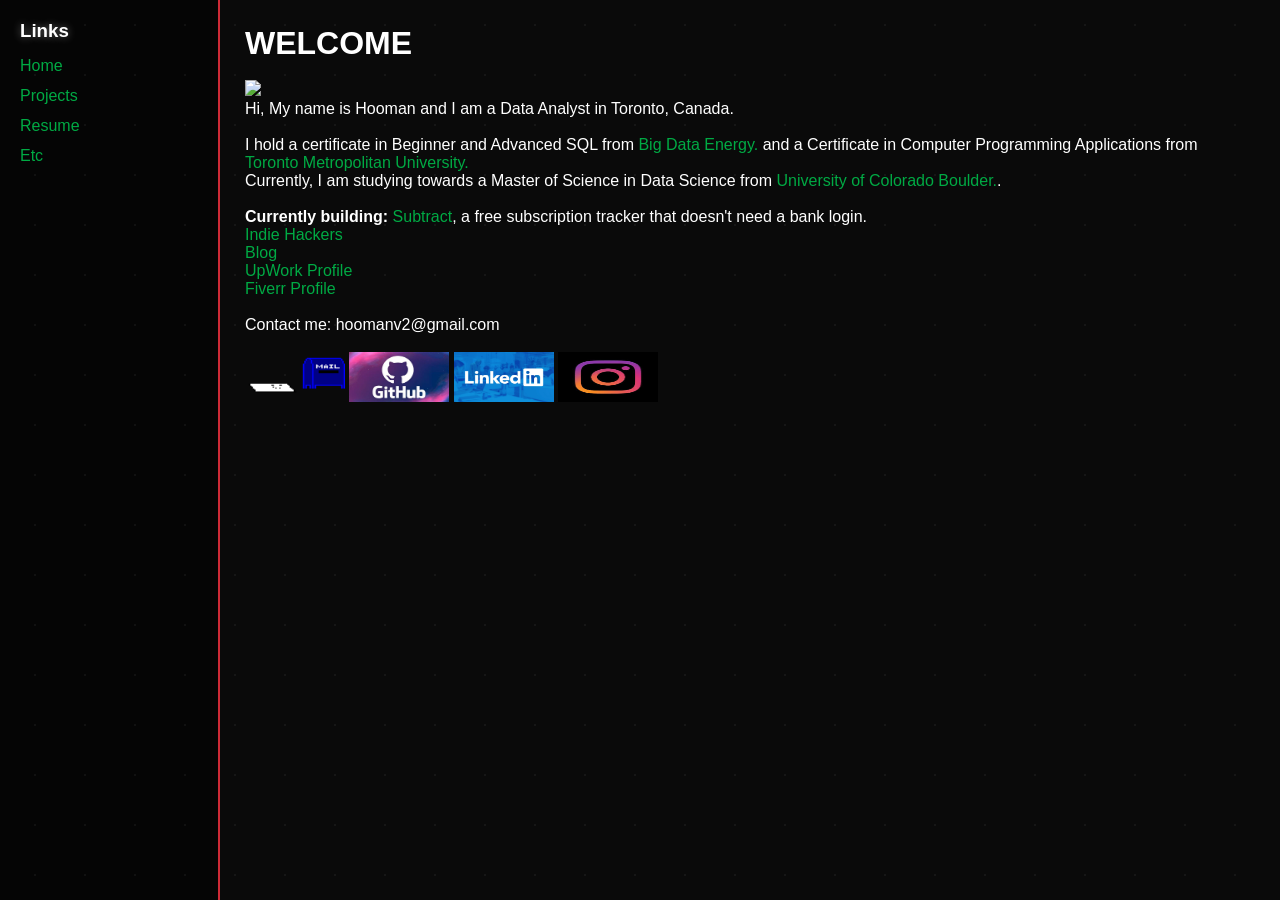
==== commit 52e15fa0: "Update email contact address in index.html" ====
--- a/index.html
+++ b/index.html
@@ -41,7 +41,7 @@
         </p>
                 
         <p>
-             <br>Contact me: hoomanv3@gmail.com
+             <br>Contact me: hoomanv2@gmail.com
         </p> 
         <p>
             <br>
--- a/mainstyle.css
+++ b/mainstyle.css
@@ -0,0 +1,270 @@
+/* Reset */
+* {
+    box-sizing: border-box;
+    margin: 0;
+    padding: 0;
+}
+ 
+/* Body */
+body {
+    font-family: Verdana, Arial, Helvetica, sans-serif;
+    color: #fff;
+    background: #0a0a0a;
+    overflow-x: hidden;
+}
+ 
+/* Moving star overlay */
+body::before {
+    content: "";
+    position: fixed;
+    width: 200%;
+    height: 200%;
+    top: -50%;
+    left: -50%;
+    background: radial-gradient(white 1px, transparent 1px);
+    background-size: 50px 50px;
+    opacity: 0.05;
+    animation: moveStars 60s linear infinite;
+    pointer-events: none;
+}
+ 
+@keyframes moveStars {
+    from { transform: translate(0, 0); }
+    to { transform: translate(100px, 100px); }
+}
+ 
+/* Layout */
+#wrapper {
+    display: flex;
+    min-height: 100vh;
+}
+ 
+/* Sidebar */
+#leftcolumn {
+    width: 220px;
+    padding: 20px;
+    border-right: 2px solid #ce2b37;
+    background-image: url("starx.gif");
+    background-color: #050505;
+}
+ 
+#leftcolumn h3 {
+    margin-bottom: 15px;
+    color: #ffffff;
+    text-shadow: 0 0 8px rgba(255, 255, 255, 0.4);
+}
+ 
+/* Neon Links */
+#leftcolumn a {
+    display: block;
+    margin: 12px 0;
+    color: #00aa44;
+    text-decoration: none;
+    position: relative;
+    transition: 0.3s;
+}
+ 
+#leftcolumn a:hover {
+    color: #fff;
+    text-shadow:
+        0 0 5px #00cc55,
+        0 0 10px #00cc55,
+        0 0 20px #00cc55;
+    transform: translateX(8px);
+}
+ 
+#leftcolumn a::after {
+    content: "";
+    position: absolute;
+    left: 0;
+    bottom: -3px;
+    width: 0;
+    height: 2px;
+    background: #00cc55;
+    transition: 0.3s;
+}
+ 
+#leftcolumn a:hover::after {
+    width: 100%;
+}
+ 
+/* Content */
+#content {
+    flex: 1;
+    padding: 25px;
+    background-image: url("starx.gif");
+    background-color: #0a0a0a;
+}
+ 
+/* Tricolor Header — flickers through green, white, red */
+h1 {
+    color: #ffffff;
+    animation: triflicker 3s infinite alternate;
+}
+ 
+@keyframes triflicker {
+    0%   { color: #00aa44; text-shadow: 0 0 10px #00aa44, 0 0 20px #00aa44; }
+    40%  { color: #ffffff; text-shadow: 0 0 10px #ffffff, 0 0 20px rgba(255,255,255,0.5); }
+    70%  { color: #ffffff; text-shadow: 0 0 5px #ffffff; }
+    100% { color: #ce2b37; text-shadow: 0 0 10px #ce2b37, 0 0 25px #ce2b37; }
+}
+ 
+/* Projects Grid — 3 per row */
+.projects-container {
+    display: grid;
+    grid-template-columns: repeat(3, 1fr);
+    gap: 20px;
+    margin-top: 20px;
+}
+ 
+/* Project Card — tricolor border cycling */
+.project-card {
+    display: flex;
+    flex-direction: column;
+    background-image: url("starx.gif");
+    border: 2px solid #ffffff;
+    border-radius: 10px;
+    padding: 15px;
+    position: relative;
+    transition: 0.3s;
+    color: #fff;
+}
+ 
+.project-card h3 {
+    color: #00cc55;
+    margin-bottom: 8px;
+}
+ 
+.project-card p {
+    color: #dddddd;
+    font-size: 14px;
+    line-height: 1.6;
+    margin-bottom: 10px;
+}
+ 
+/* Glow on hover */
+.project-card:hover {
+    transform: scale(1.05);
+    border-color: #ce2b37;
+    box-shadow:
+        0 0 10px #ce2b37,
+        0 0 20px rgba(206, 43, 55, 0.5),
+        0 0 5px #00aa44;
+}
+ 
+/* Animated tricolor border glow */
+.project-card::before {
+    content: "";
+    position: absolute;
+    inset: 0;
+    border-radius: 10px;
+    background: linear-gradient(90deg, #00aa44, #ffffff, #ce2b37, #00aa44);
+    background-size: 300%;
+    filter: blur(8px);
+    opacity: 0;
+    z-index: -1;
+}
+ 
+.project-card:hover::before {
+    opacity: 1;
+    animation: borderFlow 3s linear infinite;
+}
+ 
+@keyframes borderFlow {
+    from { background-position: 0%; }
+    to { background-position: 300%; }
+}
+ 
+/* Buttons — pinned to the bottom of each card */
+.project-card a {
+    display: inline-block;
+    margin-top: auto;
+    align-self: flex-start;
+    padding: 6px 10px;
+    border: 1px solid #ce2b37;
+    border-radius: 5px;
+    color: #ce2b37;
+    text-decoration: none;
+    transition: 0.3s;
+}
+ 
+.project-card a:hover {
+    background: #ce2b37;
+    color: white;
+    box-shadow:
+        0 0 10px #ce2b37,
+        0 0 20px rgba(206, 43, 55, 0.6);
+}
+ 
+/* Responsive */
+@media (max-width: 1000px) {
+    .projects-container {
+        grid-template-columns: repeat(2, 1fr);
+    }
+}
+ 
+@media (max-width: 768px) {
+    #wrapper {
+        flex-direction: column;
+    }
+ 
+    #leftcolumn {
+        width: 100%;
+        border-right: none;
+        border-bottom: 2px solid #ce2b37;
+        text-align: center;
+    }
+ 
+    .projects-container {
+        grid-template-columns: 1fr;
+    }
+}
+/* Content links: tricolor neon hover */
+#content > p a {
+    display: inline-block;
+    color: #00aa44;
+    text-decoration: none;
+    position: relative;
+    transition: 0.3s;
+}
+
+#content > p a:hover {
+    color: #fff;
+    text-shadow:
+        0 0 5px #00cc55,
+        0 0 10px #00cc55,
+        0 0 20px #ce2b37,
+        0 0 30px #ce2b37;
+    transform: translateX(8px);
+}
+
+/* Underline that grows in and flows green -> white -> red */
+#content > p a::after {
+    content: "";
+    position: absolute;
+    left: 0;
+    bottom: -3px;
+    width: 0;
+    height: 2px;
+    background: linear-gradient(90deg, #00aa44, #ffffff, #ce2b37, #00aa44);
+    background-size: 300%;
+    transition: width 0.3s;
+}
+
+#content > p a:hover::after {
+    width: 100%;
+    animation: borderFlow 3s linear infinite;
+}
+
+/* Icon links: green + red glow */
+#content > p a img {
+    transition: 0.3s;
+}
+
+#content > p a:hover img {
+    filter: drop-shadow(0 0 5px #00cc55) drop-shadow(0 0 10px #ce2b37);
+}
+
+#content > p a:has(img)::after {
+    display: none;
+}
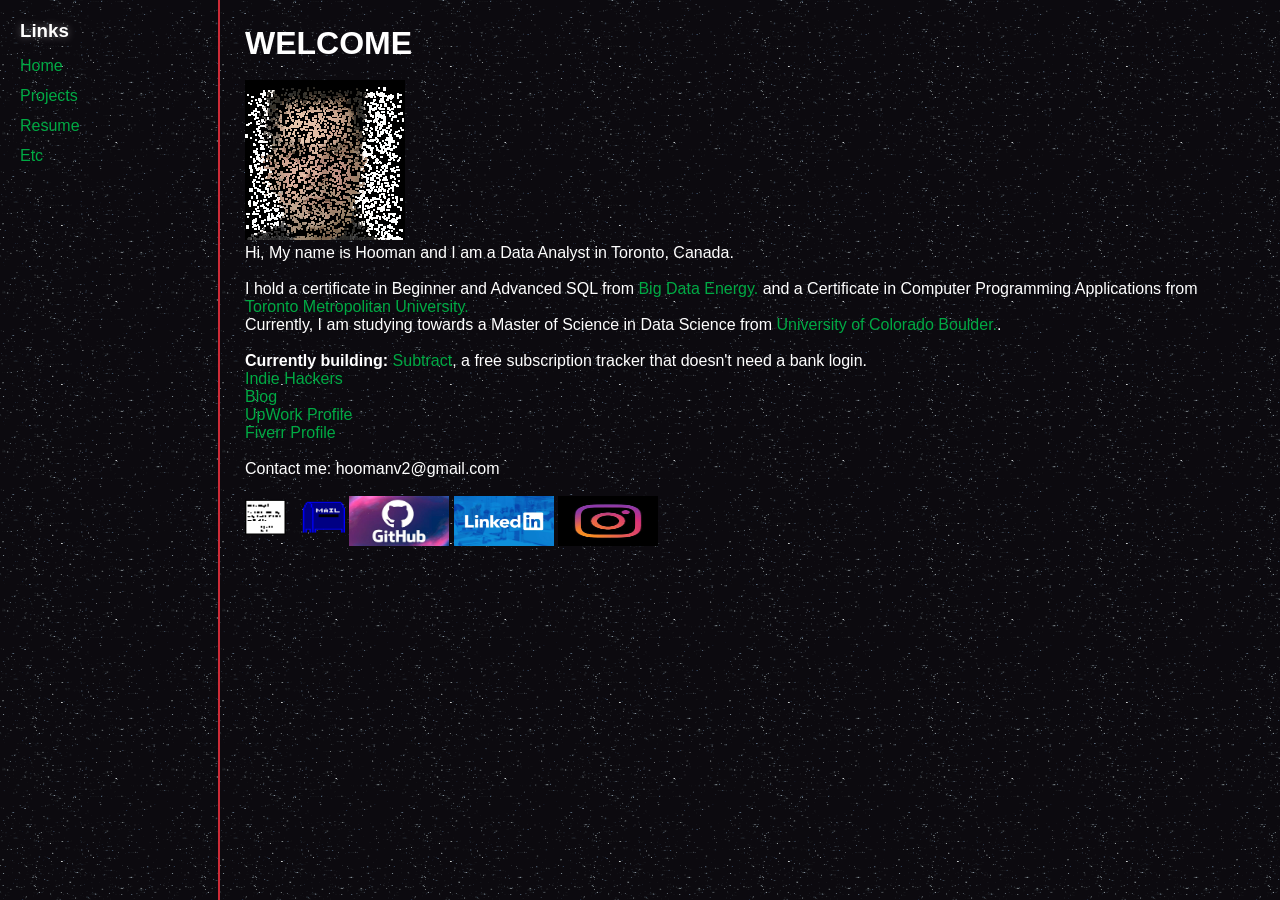
==== commit 34c03a38: "Update index.html" ====
--- a/index.html
+++ b/index.html
@@ -3,6 +3,8 @@
 <head>
     <title>Hooman's Page</title>
     <link rel="stylesheet" href="mainstyle.css">
+    <meta charset="UTF-8">
+    <meta name="viewport" content="width=device-width, initial-scale=1">
 </head>
 
 <body>
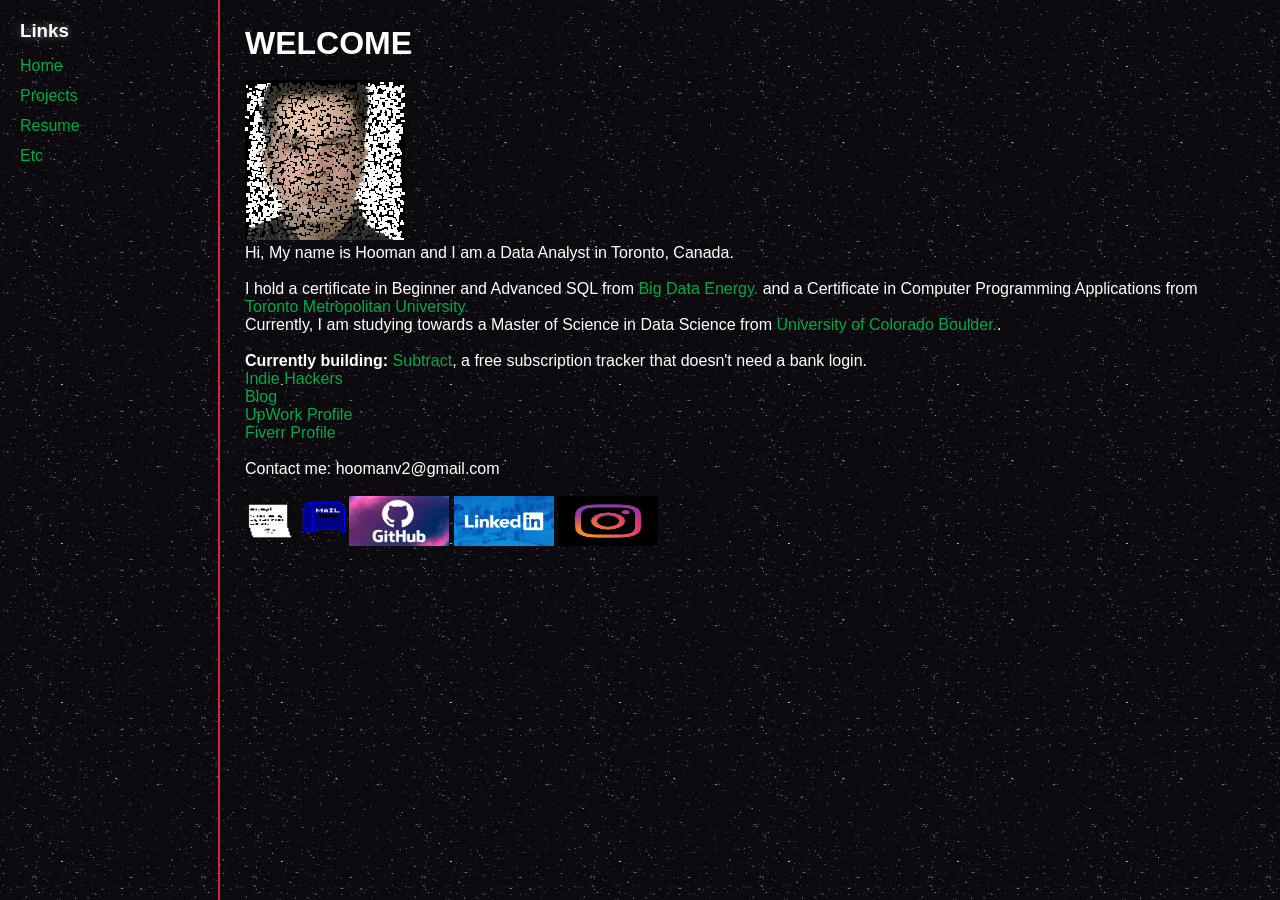
==== commit dbfaf129: "Update stylesheet link to include version query" ====
--- a/index.html
+++ b/index.html
@@ -2,7 +2,7 @@
 <html>
 <head>
     <title>Hooman's Page</title>
-    <link rel="stylesheet" href="mainstyle.css">
+    <link rel="stylesheet" href="mainstyle.css?v=2">
     <meta charset="UTF-8">
     <meta name="viewport" content="width=device-width, initial-scale=1">
 </head>
--- a/mainstyle.css
+++ b/mainstyle.css
@@ -4,15 +4,21 @@
     margin: 0;
     padding: 0;
 }
- 
+
+html {
+    -webkit-text-size-adjust: 100%;
+    text-size-adjust: 100%;
+}
+
 /* Body */
 body {
     font-family: Verdana, Arial, Helvetica, sans-serif;
+    font-size: 16px;
     color: #fff;
     background: #0a0a0a;
     overflow-x: hidden;
 }
- 
+
 /* Moving star overlay */
 body::before {
     content: "";
@@ -27,18 +33,18 @@
     animation: moveStars 60s linear infinite;
     pointer-events: none;
 }
- 
+
 @keyframes moveStars {
     from { transform: translate(0, 0); }
     to { transform: translate(100px, 100px); }
 }
- 
+
 /* Layout */
 #wrapper {
     display: flex;
     min-height: 100vh;
 }
- 
+
 /* Sidebar */
 #leftcolumn {
     width: 220px;
@@ -47,13 +53,13 @@
     background-image: url("starx.gif");
     background-color: #050505;
 }
- 
+
 #leftcolumn h3 {
     margin-bottom: 15px;
     color: #ffffff;
     text-shadow: 0 0 8px rgba(255, 255, 255, 0.4);
 }
- 
+
 /* Neon Links */
 #leftcolumn a {
     display: block;
@@ -63,7 +69,7 @@
     position: relative;
     transition: 0.3s;
 }
- 
+
 #leftcolumn a:hover {
     color: #fff;
     text-shadow:
@@ -72,7 +78,7 @@
         0 0 20px #00cc55;
     transform: translateX(8px);
 }
- 
+
 #leftcolumn a::after {
     content: "";
     position: absolute;
@@ -83,11 +89,11 @@
     background: #00cc55;
     transition: 0.3s;
 }
- 
+
 #leftcolumn a:hover::after {
     width: 100%;
 }
- 
+
 /* Content */
 #content {
     flex: 1;
@@ -95,29 +101,29 @@
     background-image: url("starx.gif");
     background-color: #0a0a0a;
 }
- 
-/* Tricolor Header — flickers through green, white, red */
+
+/* Tricolor Header: flickers through green, white, red */
 h1 {
     color: #ffffff;
     animation: triflicker 3s infinite alternate;
 }
- 
+
 @keyframes triflicker {
     0%   { color: #00aa44; text-shadow: 0 0 10px #00aa44, 0 0 20px #00aa44; }
     40%  { color: #ffffff; text-shadow: 0 0 10px #ffffff, 0 0 20px rgba(255,255,255,0.5); }
     70%  { color: #ffffff; text-shadow: 0 0 5px #ffffff; }
     100% { color: #ce2b37; text-shadow: 0 0 10px #ce2b37, 0 0 25px #ce2b37; }
 }
- 
-/* Projects Grid — 3 per row */
+
+/* Projects Grid: 3 per row */
 .projects-container {
     display: grid;
     grid-template-columns: repeat(3, 1fr);
     gap: 20px;
     margin-top: 20px;
 }
- 
-/* Project Card — tricolor border cycling */
+
+/* Project Card */
 .project-card {
     display: flex;
     flex-direction: column;
@@ -129,19 +135,19 @@
     transition: 0.3s;
     color: #fff;
 }
- 
+
 .project-card h3 {
     color: #00cc55;
     margin-bottom: 8px;
 }
- 
+
 .project-card p {
     color: #dddddd;
     font-size: 14px;
     line-height: 1.6;
     margin-bottom: 10px;
 }
- 
+
 /* Glow on hover */
 .project-card:hover {
     transform: scale(1.05);
@@ -151,7 +157,7 @@
         0 0 20px rgba(206, 43, 55, 0.5),
         0 0 5px #00aa44;
 }
- 
+
 /* Animated tricolor border glow */
 .project-card::before {
     content: "";
@@ -164,18 +170,18 @@
     opacity: 0;
     z-index: -1;
 }
- 
+
 .project-card:hover::before {
     opacity: 1;
     animation: borderFlow 3s linear infinite;
 }
- 
+
 @keyframes borderFlow {
     from { background-position: 0%; }
     to { background-position: 300%; }
 }
- 
-/* Buttons — pinned to the bottom of each card */
+
+/* Buttons: pinned to the bottom of each card */
 .project-card a {
     display: inline-block;
     margin-top: auto;
@@ -187,7 +193,7 @@
     text-decoration: none;
     transition: 0.3s;
 }
- 
+
 .project-card a:hover {
     background: #ce2b37;
     color: white;
@@ -195,30 +201,7 @@
         0 0 10px #ce2b37,
         0 0 20px rgba(206, 43, 55, 0.6);
 }
- 
-/* Responsive */
-@media (max-width: 1000px) {
-    .projects-container {
-        grid-template-columns: repeat(2, 1fr);
-    }
-}
- 
-@media (max-width: 768px) {
-    #wrapper {
-        flex-direction: column;
-    }
- 
-    #leftcolumn {
-        width: 100%;
-        border-right: none;
-        border-bottom: 2px solid #ce2b37;
-        text-align: center;
-    }
- 
-    .projects-container {
-        grid-template-columns: 1fr;
-    }
-}
+
 /* Content links: tricolor neon hover */
 #content > p a {
     display: inline-block;
@@ -268,3 +251,66 @@
 #content > p a:has(img)::after {
     display: none;
 }
+
+/* Responsive (kept last so these rules override the ones above) */
+@media (max-width: 1000px) {
+    .projects-container {
+        grid-template-columns: repeat(2, 1fr);
+    }
+}
+
+@media (max-width: 768px) {
+    body {
+        font-size: 14px;
+    }
+
+    #wrapper {
+        flex-direction: column;
+    }
+
+    #leftcolumn {
+        width: 100%;
+        border-right: none;
+        border-bottom: 2px solid #ce2b37;
+        padding: 12px;
+        display: flex;
+        flex-wrap: wrap;
+        justify-content: center;
+        gap: 6px 18px;
+    }
+
+    #leftcolumn h3 {
+        width: 100%;
+        text-align: center;
+        font-size: 16px;
+        margin-bottom: 4px;
+    }
+
+    #leftcolumn a {
+        margin: 4px 0;
+        font-size: 14px;
+    }
+
+    #leftcolumn a:hover {
+        transform: none;
+    }
+
+    #content {
+        padding: 16px;
+    }
+
+    h1 {
+        font-size: 1.6rem;
+    }
+
+    .projects-container {
+        grid-template-columns: 1fr;
+    }
+
+    .project-card:hover {
+        transform: none;
+    }
+}
+
+ 
+
